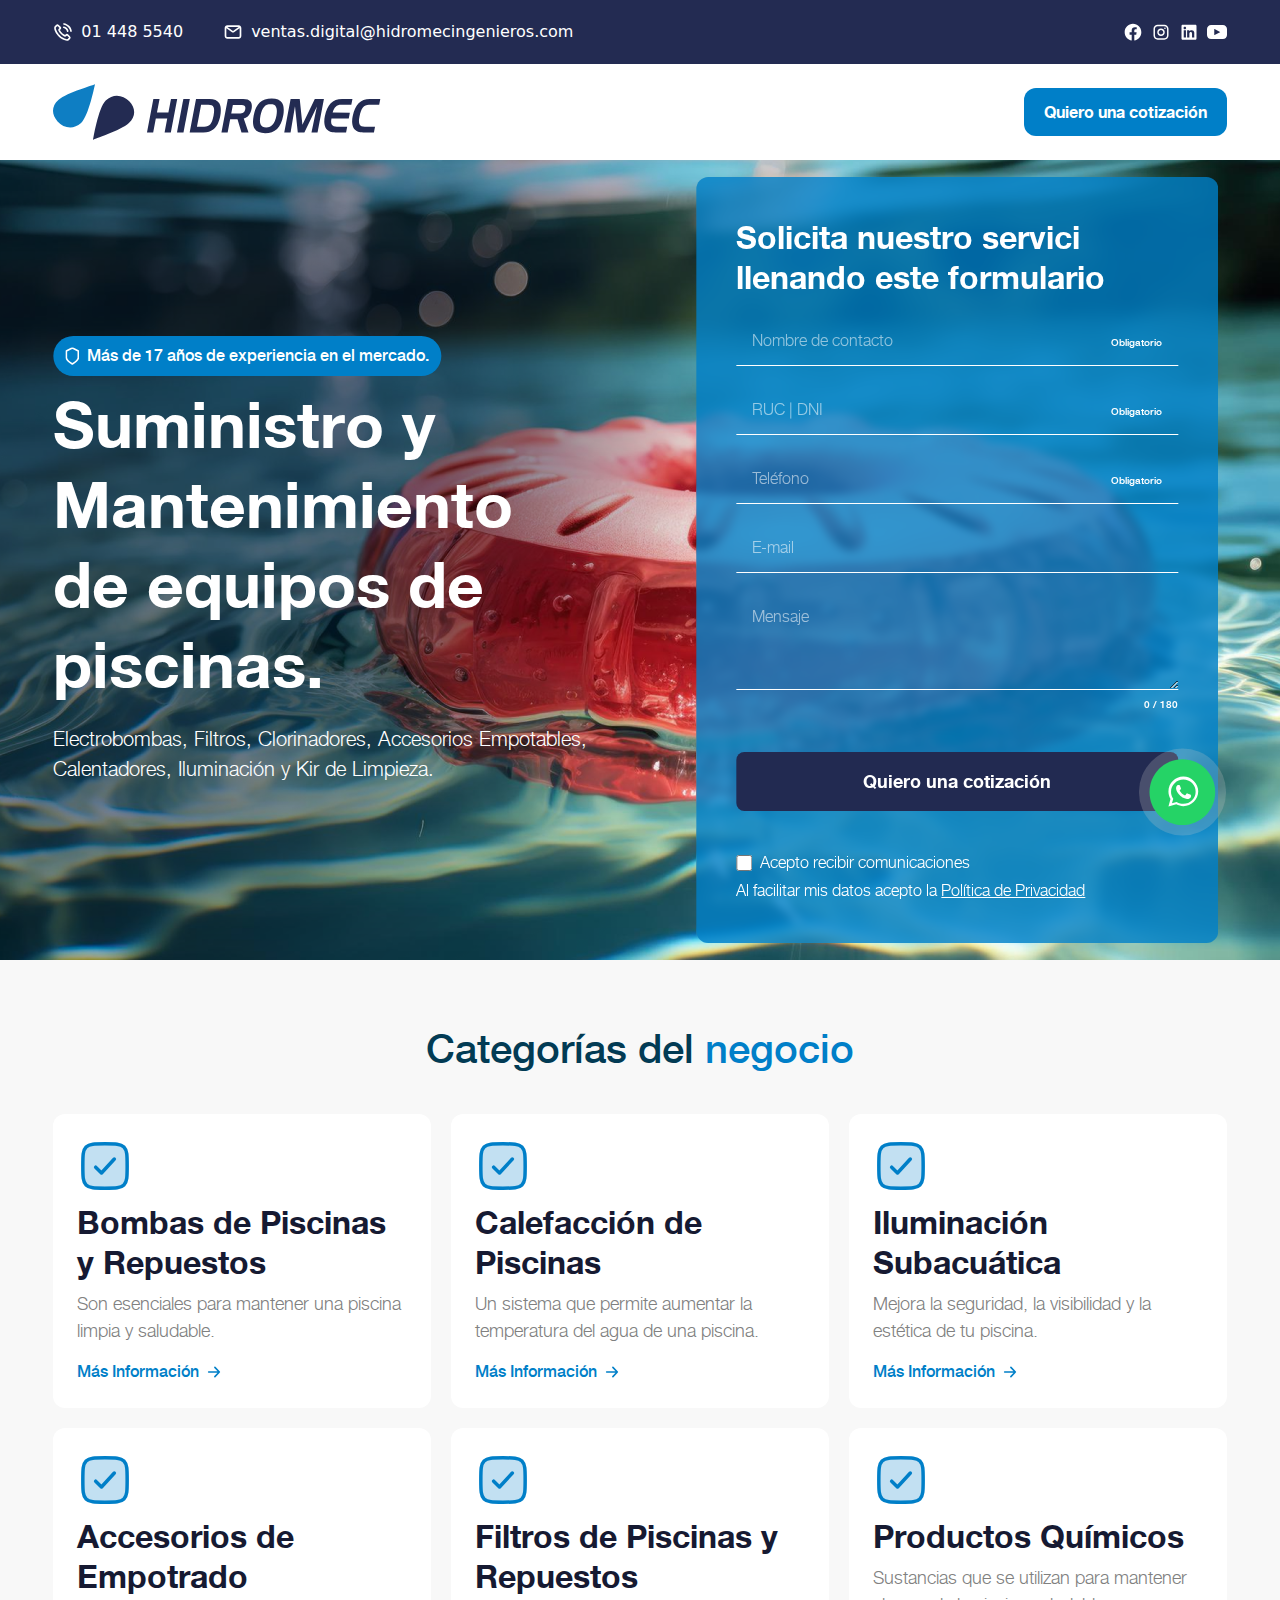
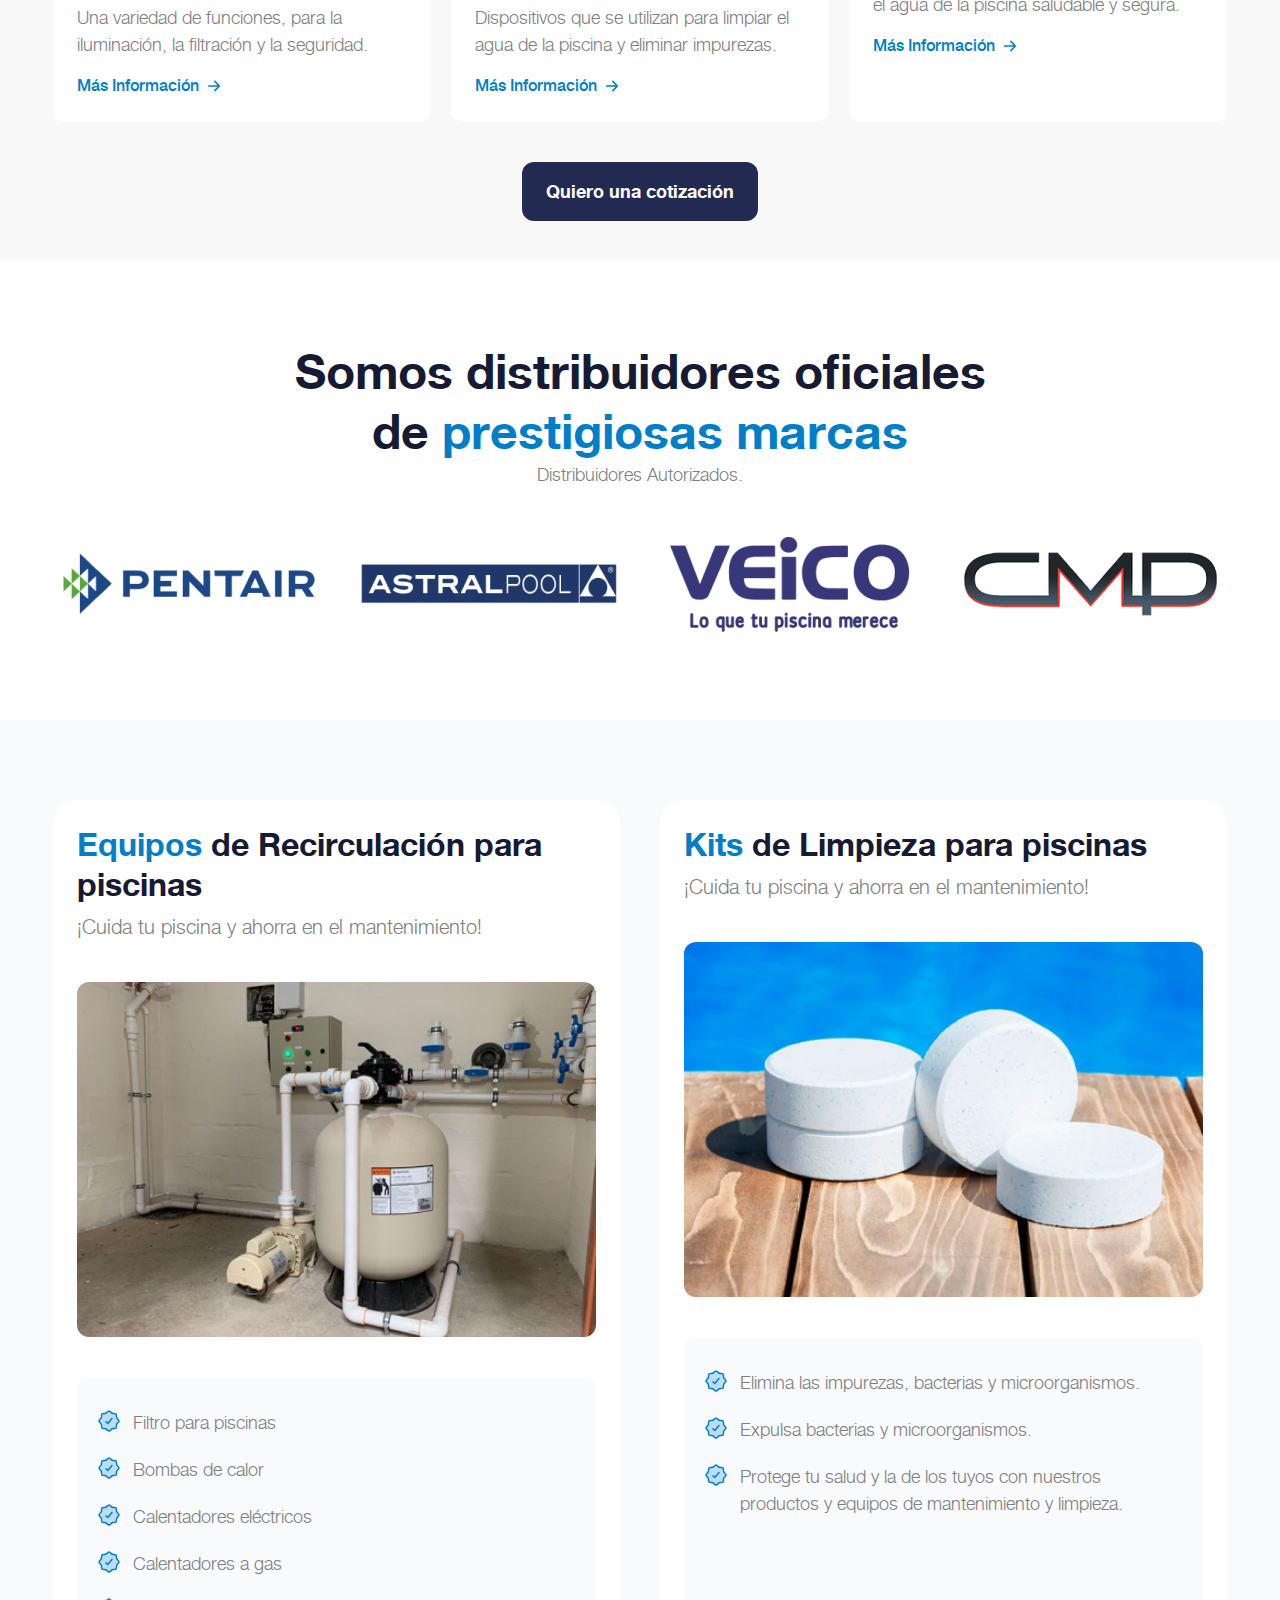
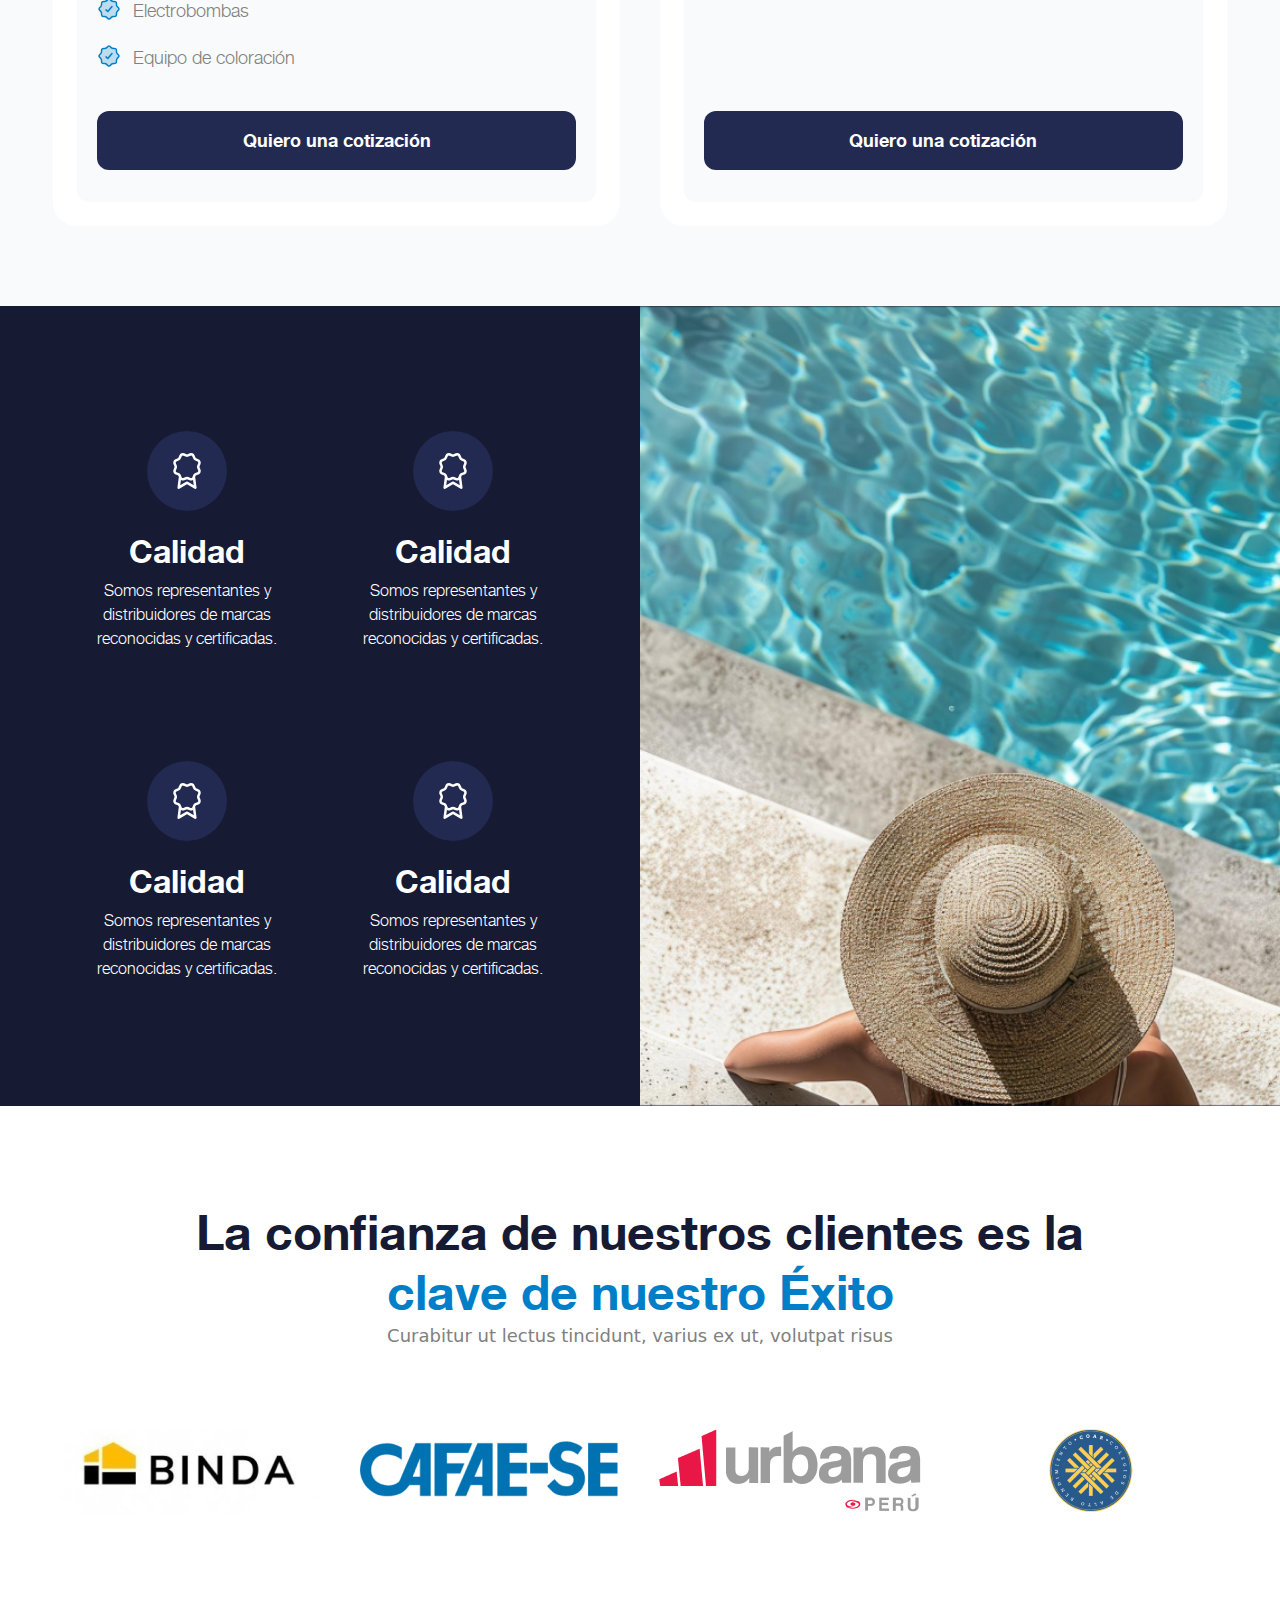
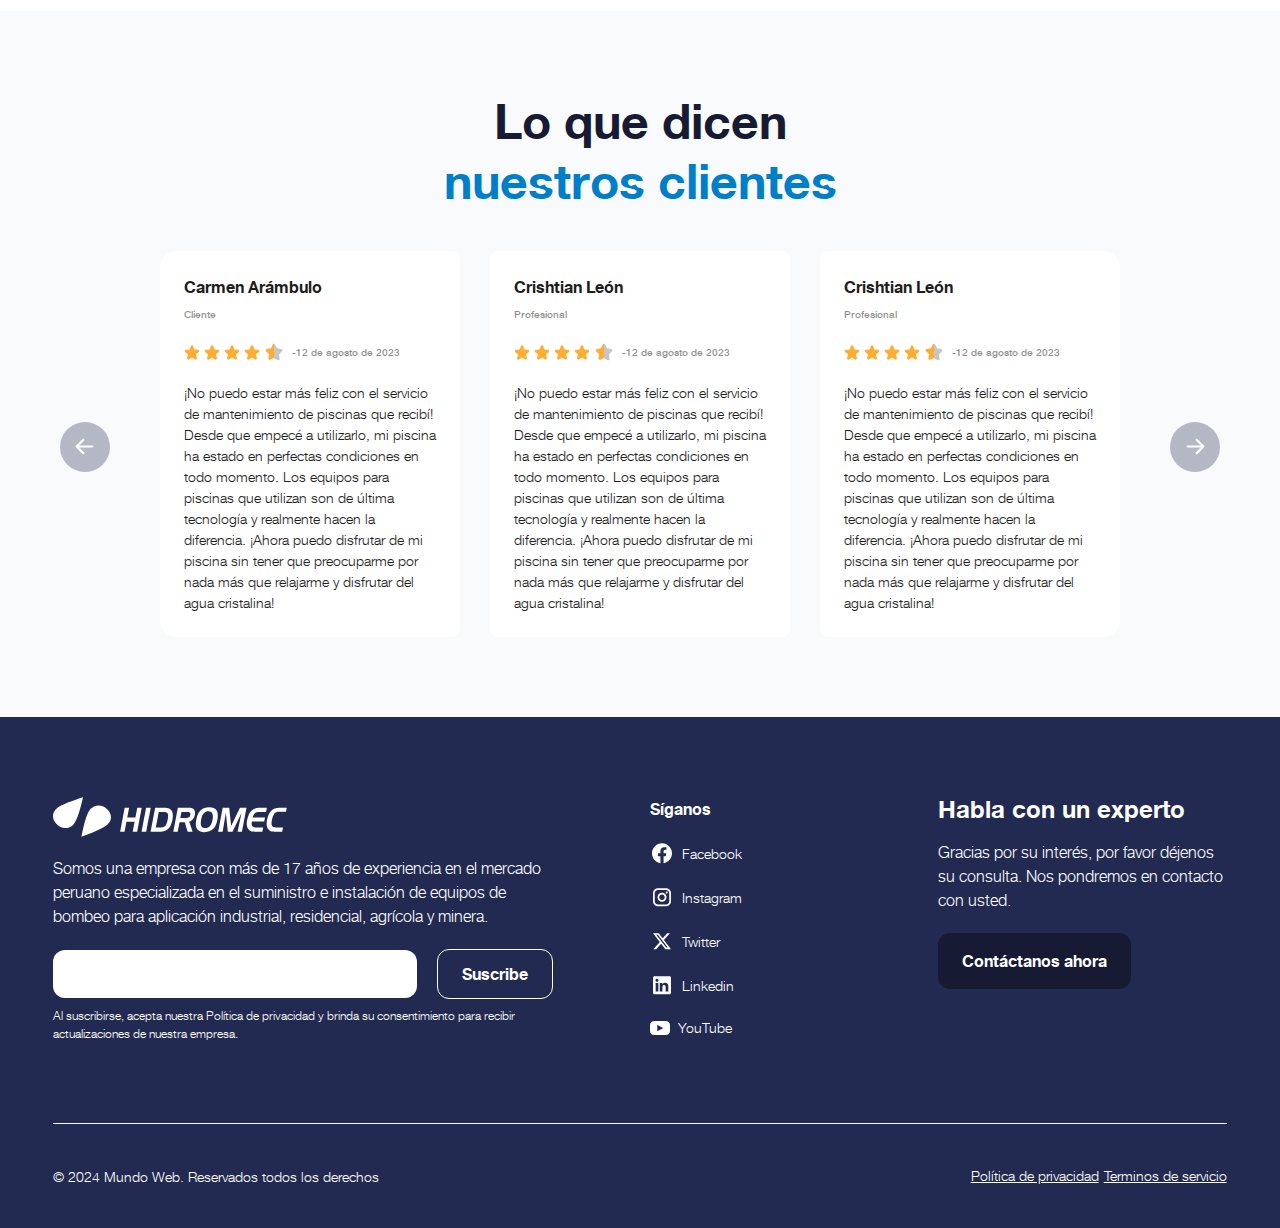
==== src/index.html @ 0ec749e6 "first commit" ====
<!DOCTYPE html>
<html lang="en">
  <head>
    <meta charset="UTF-8" />
    <meta name="viewport" content="width=device-width, initial-scale=1.0" />
    <title>Document</title>
    <link rel="preconnect" href="https://fonts.googleapis.com" />
    <link rel="preconnect" href="https://fonts.gstatic.com" crossorigin />
    <link
      rel="stylesheet"
      href="https://cdn.jsdelivr.net/npm/swiper@11/swiper-bundle.min.css"
    />
    <link rel="stylesheet" href="./css/output.css" />
    <style>
      @font-face {
        font-family: "helveticaBold";
        src: url("./fonts/helveticaneueltprobd-webfont.woff") format("woff");
      }

      @font-face {
        font-family: "helveticaLight";
        src: url("./fonts/helveticaneueltprolt-webfont.woff") format("woff");
      }

      @font-face {
        font-family: "helveticaMedium";
        src: url("./fonts/helveticaneueltpromd-webfont.woff") format("woff");
      }

      .custom-swiper-buttons .swiper-button-prev:after {
        background-image: url("./images/svg/image_22.svg");
        transition: background-image 0.2s ease-in-out;
      }

      .custom-swiper-buttons .swiper-button-prev:hover:after {
        background-image: url("./images/svg/image_25.svg");
      }

      .custom-swiper-buttons .swiper-button-next:after {
        background-image: url("./images/svg/image_23.svg");
        transition: background-image 0.2s ease-in-out;
      }

      .custom-swiper-buttons .swiper-button-next:hover:after {
        background-image: url("./images/svg/image_24.svg");
      }
    </style>
  </head>
  <body>
    <header>
      <div class="bg-primario py-5">
        <div class="w-11/12 mx-auto flex justify-between items-center">
          <div class="flex justify-between items-center gap-10">
            <div class="hidden md:flex justify-center items-center gap-2">
              <img src="./images/svg/image_1.svg" alt="" />
              <p class="text-white">01 448 5540</p>
            </div>

            <div class="flex justify-center items-center gap-2">
              <img src="./images/svg/image_2.svg" alt="" />
              <p class="text-white">ventas.digital@hidromecingenieros.com</p>
            </div>
          </div>

          <div class="hidden md:flex justify-center items-center gap-2">
            <a href="#" target="_blank">
              <img src="./images/svg/image_3.svg" alt="facebook" />
            </a>
            <a href="#" target="_blank">
              <img src="./images/svg/image_4.svg" alt="instagram" />
            </a>
            <a href="#" target="_blank"
              ><img src="./images/svg/image_5.svg" alt="linkedin" />
            </a>
            <a href="#" target="_blank"
              ><img src="./images/svg/image_6.svg" alt="youtube" />
            </a>
          </div>
        </div>
      </div>

      <div
        class="hidden md:flex flex-col md:flex-row justify-between items-center w-11/12 mx-auto py-5 gap-5"
      >
        <div class="flex justify-center items-center">
          <a href="#">
            <img src="./images/svg/image_7.svg" alt="Hidromec" class="w-full" />
          </a>
        </div>
        <div class="flex justify-center items-center w-full md:w-auto">
          <a
            target="_blank"
            href="#"
            class="bg-secundario text-white text-text16 rounded-xl py-3 px-5 w-full md:w-auto text-center font-helveticaBold"
            >Quiero una cotización</a
          >
        </div>
      </div>

      <div class="flex justify-end w-11/12 mx-auto z-[200] relative">
        <div class="fixed bottom-6 sm:bottom-[2rem] lg:bottom-[4rem] z-20">
          <a target="_blank" href="#">
            <img
              src="./images/svg/image_8.svg"
              alt="whatsapp"
              class="w-20 h-20 md:w-full md:h-full"
            />
          </a>
        </div>
      </div>
    </header>

    <main class="bg-[#F9FAFB]">
      <section class="relative">
        <img
          src="./images/img/image_1.png"
          alt="hidromec piscinas"
          class="w-full h-[800px] object-cover hidden md:block"
        />

        <img
          src="./images/img/image_15.png"
          alt="hidromec piscinas"
          class="w-full h-[1000px] object-cover block md:hidden"
        />

        <div
          class="absolute transform -translate-x-1/2 -translate-y-1/2 left-1/2 top-1/2 w-11/12 mx-auto pt-[350px] sm:pt-[250px] md:pt-[500px] lg:pt-0"
        >
          <div class="grid grid-cols-1 lg:grid-cols-2 gap-12 md:gap-24">
            <div
              class="flex flex-col justify-center items-start gap-2 w-full lg:max-w-[700px]"
            >
              <div
                class="flex justify-start items-center gap-2 bg-[#007FC8] rounded-full py-2 px-3"
              >
                <img src="./images/svg/image_9.svg" alt="experiencia" />
                <p
                  class="text-white font-helveticaMedium text-text12 md:text-text16"
                >
                  Más de 17 años de experiencia en el mercado.
                </p>
              </div>

              <div class="flex flex-col gap-5 items-start">
                <h1
                  class="font-helveticaBold text-text48 md:text-text64 leading-none md:leading-tight text-white"
                >
                  Suministro y Mantenimiento de equipos de piscinas.
                </h1>
                <p class="text-white font-helveticaLight text-text20">
                  Electrobombas, Filtros, Clorinadores, Accesorios Empotables,
                  Calentadores, Iluminación y Kir de Limpieza.
                </p>
              </div>
            </div>

            <div>
              <!-- corregir -->
              <div class="flex justify-center items-center">
                <div
                  class="bg-[#007FC8] bg-opacity-80 rounded-xl p-10 backdrop-blur-sm"
                >
                  <div
                    class="w-full md:max-w-[600px] lg:max-w-[442px] mx-auto flex flex-col gap-5"
                  >
                    <h2
                      class="text-white font-helveticaBold text-text32 leading-tight"
                    >
                      Solicita nuestro servici llenando este formulario
                    </h2>

                    <form action="" id="formContactos">
                      <div class="flex flex-col gap-5">
                        <div class="relative w-full">
                          <input
                            id=""
                            name="full_name"
                            placeholder="Nombre de contacto"
                            type="text"
                            class="w-full py-3 px-4 focus:outline-none font-helveticaLight text-text16 text-[#FFFFFF] focus:ring-0 placeholder:text-[#FFFFFF] placeholder:text-opacity-55 border-white border-b transition-all focus:outline-0 border-t-0 border-l-0 border-r-0 focus:font-helveticaMedium bg-transparent"
                          />
                          <p
                            class="absolute right-4 top-1/2 transform -translate-y-1/2 cursor-pointer font-helveticaMedium text-white text-text10"
                          >
                            Obligatorio
                          </p>
                        </div>

                        <div class="relative w-full">
                          <input
                            id=""
                            name="ruc"
                            placeholder="RUC | DNI"
                            type="text"
                            class="w-full py-3 px-4 focus:outline-none font-helveticaLight text-text16 text-[#FFFFFF] focus:ring-0 placeholder:text-[#FFFFFF] placeholder:text-opacity-55 border-white border-b transition-all focus:outline-0 border-t-0 border-l-0 border-r-0 focus:font-helveticaMedium bg-transparent"
                          />
                          <p
                            class="absolute right-4 top-1/2 transform -translate-y-1/2 cursor-pointer font-helveticaMedium text-white text-text10"
                          >
                            Obligatorio
                          </p>
                        </div>

                        <div class="relative w-full">
                          <input
                            id=""
                            name="phone"
                            placeholder="Teléfono"
                            type="tel"
                            class="w-full py-3 px-4 focus:outline-none font-helveticaLight text-text16 text-[#FFFFFF] focus:ring-0 placeholder:text-[#FFFFFF] placeholder:text-opacity-55 border-white border-b transition-all focus:outline-0 border-t-0 border-l-0 border-r-0 focus:font-helveticaMedium bg-transparent"
                          />
                          <p
                            class="absolute right-4 top-1/2 transform -translate-y-1/2 cursor-pointer font-helveticaMedium text-white text-text10"
                          >
                            Obligatorio
                          </p>
                        </div>

                        <div class="relative w-full">
                          <input
                            id=""
                            name="email"
                            placeholder="E-mail"
                            type="tel"
                            class="w-full py-3 px-4 focus:outline-none font-helveticaLight text-text16 text-[#FFFFFF] focus:ring-0 placeholder:text-[#FFFFFF] placeholder:text-opacity-55 border-white border-b transition-all focus:outline-0 border-t-0 border-l-0 border-r-0 focus:font-helveticaMedium bg-transparent"
                          />
                        </div>

                        <div>
                          <textarea
                            name="mensaje"
                            id="mensaje"
                            rows="3"
                            cols="30"
                            class="w-full py-3 px-4 focus:outline-none font-helveticaLight text-text16 placeholder:text-white text-white focus:ring-0 placeholder:text-opacity-55 border-white border-b transition-all focus:outline-0 border-t-0 border-l-0 border-r-0 focus:font-helveticaMedium bg-transparent"
                            placeholder="Mensaje"
                          ></textarea>
                          <div class="flex justify-end items-center">
                            <span
                              class="font-helveticaMedium text-text10 text-white"
                              >0 / 180</span
                            >
                          </div>
                        </div>

                        <div class="flex justify-center items-center py-5">
                          <a
                            href="#"
                            class="text-text18 font-helveticaBold text-white bg-[#222A51] py-4 px-6 w-full text-center rounded-lg"
                            >Quiero una cotización</a
                          >
                        </div>
                        <div class="flex flex-col gap-1">
                          <div class="flex justify-start items-center gap-2">
                            <input
                              id="aceptar"
                              type="checkbox"
                              class="w-4 h-4 cursor-pointer"
                            />
                            <label
                              for="aceptar"
                              class="font-helveticaLight text-text16 text-white cursor-pointer"
                              >Acepto recibir comunicaciones</label
                            >
                          </div>
                          <div class="flex justify-start items-center gap-1">
                            <p
                              class="font-helveticaLight text-text16 text-white"
                            >
                              Al facilitar mis datos acepto la
                              <a
                                href="#"
                                target="_blank"
                                class="font-helveticaLight text-text16 text-white underline"
                                >Política de Privacidad</a
                              >
                            </p>
                          </div>
                        </div>
                      </div>
                    </form>
                  </div>
                </div>
              </div>
              <!-- --- -->
            </div>
          </div>
        </div>
      </section>

      <section class="bg-[#F8F8F8] pt-[350px] md:pt-[495px] lg:pt-16 pb-10">
        <div class="w-11/12 mx-auto flex flex-col gap-10">
          <h3
            class="text-[#023B54] font-helveticaMedium text-text40 leading-tight text-center"
          >
            Categorías del <span class="text-[#007FC8]">negocio</span>
          </h3>

          <div class="grid grid-cols-1 md:grid-cols-2 lg:grid-cols-3 gap-5">
            <div
              class="flex flex-col gap-4 group bg-white hover:bg-[#C2E0F2] p-6 rounded-xl md:duration-300"
            >
              <div class="flex flex-col gap-2">
                <div>
                  <svg
                    width="56"
                    height="56"
                    viewBox="0 0 56 56"
                    fill="none"
                    xmlns="http://www.w3.org/2000/svg"
                  >
                    <path
                      d="M5.83301 28.0007C5.83301 17.5512 5.83301 12.3265 9.07923 9.08021C12.3255 5.83398 17.5502 5.83398 27.9997 5.83398C38.449 5.83398 43.6738 5.83398 46.9202 9.08021C50.1663 12.3265 50.1663 17.5512 50.1663 28.0007C50.1663 38.45 50.1663 43.6748 46.9202 46.9212C43.6738 50.1673 38.449 50.1673 27.9997 50.1673C17.5502 50.1673 12.3255 50.1673 9.07923 46.9212C5.83301 43.6748 5.83301 38.45 5.83301 28.0007Z"
                      fill="#C2E0F2"
                      stroke="#007FC8"
                      stroke-width="3.5"
                      class="group-hover:stroke-strokeWithe group-hover:fill-fillAzul md:duration-300"
                    />
                    <path
                      d="M18.667 29.1667L24.5003 35L37.3337 21"
                      stroke="#007FC8"
                      stroke-width="3.5"
                      stroke-linecap="round"
                      stroke-linejoin="round"
                      class="group-hover:stroke-strokeWithe md:duration-300"
                    />
                  </svg>
                </div>
                <div class="flex flex-col gap-2">
                  <h3
                    class="text-[#161A32] font-helveticaBold text-text32 md:duration-300 leading-tight"
                  >
                    Bombas de Piscinas y Repuestos
                  </h3>
                  <p
                    class="text-[#808080] font-helveticaLight text-text18 group-hover:text-[#161A32] md:duration-300"
                  >
                    Son esenciales para mantener una piscina limpia y saludable.
                  </p>
                </div>
              </div>
              <div>
                <a
                  href="#"
                  class="font-helveticaMedium text-text16 text-[#007FC8] flex justify-start items-center gap-2"
                >
                  <span>Más Información</span>
                  <div>
                    <svg
                      width="14"
                      height="12"
                      viewBox="0 0 14 12"
                      fill="none"
                      xmlns="http://www.w3.org/2000/svg"
                    >
                      <path
                        d="M7.88628 1.33334L12.3307 6.00001M12.3307 6.00001L7.88628 10.6667M12.3307 6.00001L1.66406 6.00001"
                        stroke="#007FC8"
                        stroke-width="1.6"
                        stroke-linecap="round"
                        stroke-linejoin="round"
                      />
                    </svg>
                  </div>
                </a>
              </div>
            </div>

            <div
              class="flex flex-col gap-4 group bg-white hover:bg-[#C2E0F2] p-6 rounded-xl md:duration-300"
            >
              <div class="flex flex-col gap-2">
                <div>
                  <svg
                    width="56"
                    height="56"
                    viewBox="0 0 56 56"
                    fill="none"
                    xmlns="http://www.w3.org/2000/svg"
                  >
                    <path
                      d="M5.83301 28.0007C5.83301 17.5512 5.83301 12.3265 9.07923 9.08021C12.3255 5.83398 17.5502 5.83398 27.9997 5.83398C38.449 5.83398 43.6738 5.83398 46.9202 9.08021C50.1663 12.3265 50.1663 17.5512 50.1663 28.0007C50.1663 38.45 50.1663 43.6748 46.9202 46.9212C43.6738 50.1673 38.449 50.1673 27.9997 50.1673C17.5502 50.1673 12.3255 50.1673 9.07923 46.9212C5.83301 43.6748 5.83301 38.45 5.83301 28.0007Z"
                      fill="#C2E0F2"
                      stroke="#007FC8"
                      stroke-width="3.5"
                      class="group-hover:stroke-strokeWithe group-hover:fill-fillAzul md:duration-300"
                    />
                    <path
                      d="M18.667 29.1667L24.5003 35L37.3337 21"
                      stroke="#007FC8"
                      stroke-width="3.5"
                      stroke-linecap="round"
                      stroke-linejoin="round"
                      class="group-hover:stroke-strokeWithe md:duration-300"
                    />
                  </svg>
                </div>
                <div class="flex flex-col gap-2">
                  <h3
                    class="text-[#161A32] font-helveticaBold text-text32 md:duration-300 leading-tight"
                  >
                    Calefacción de Piscinas
                  </h3>
                  <p
                    class="text-[#808080] font-helveticaLight text-text18 group-hover:text-[#161A32] md:duration-300"
                  >
                    Un sistema que permite aumentar la temperatura del agua de
                    una piscina.
                  </p>
                </div>
              </div>
              <div>
                <a
                  href="#"
                  class="font-helveticaMedium text-text16 text-[#007FC8] flex justify-start items-center gap-2"
                >
                  <span>Más Información</span>
                  <div>
                    <svg
                      width="14"
                      height="12"
                      viewBox="0 0 14 12"
                      fill="none"
                      xmlns="http://www.w3.org/2000/svg"
                    >
                      <path
                        d="M7.88628 1.33334L12.3307 6.00001M12.3307 6.00001L7.88628 10.6667M12.3307 6.00001L1.66406 6.00001"
                        stroke="#007FC8"
                        stroke-width="1.6"
                        stroke-linecap="round"
                        stroke-linejoin="round"
                      />
                    </svg>
                  </div>
                </a>
              </div>
            </div>

            <div
              class="flex flex-col gap-4 group bg-white hover:bg-[#C2E0F2] p-6 rounded-xl md:duration-300"
            >
              <div class="flex flex-col gap-2">
                <div>
                  <svg
                    width="56"
                    height="56"
                    viewBox="0 0 56 56"
                    fill="none"
                    xmlns="http://www.w3.org/2000/svg"
                  >
                    <path
                      d="M5.83301 28.0007C5.83301 17.5512 5.83301 12.3265 9.07923 9.08021C12.3255 5.83398 17.5502 5.83398 27.9997 5.83398C38.449 5.83398 43.6738 5.83398 46.9202 9.08021C50.1663 12.3265 50.1663 17.5512 50.1663 28.0007C50.1663 38.45 50.1663 43.6748 46.9202 46.9212C43.6738 50.1673 38.449 50.1673 27.9997 50.1673C17.5502 50.1673 12.3255 50.1673 9.07923 46.9212C5.83301 43.6748 5.83301 38.45 5.83301 28.0007Z"
                      fill="#C2E0F2"
                      stroke="#007FC8"
                      stroke-width="3.5"
                      class="group-hover:stroke-strokeWithe group-hover:fill-fillAzul md:duration-300"
                    />
                    <path
                      d="M18.667 29.1667L24.5003 35L37.3337 21"
                      stroke="#007FC8"
                      stroke-width="3.5"
                      stroke-linecap="round"
                      stroke-linejoin="round"
                      class="group-hover:stroke-strokeWithe md:duration-300"
                    />
                  </svg>
                </div>
                <div class="flex flex-col gap-2">
                  <h3
                    class="text-[#161A32] font-helveticaBold text-text32 md:duration-300 leading-tight"
                  >
                    Iluminación Subacuática
                  </h3>
                  <p
                    class="text-[#808080] font-helveticaLight text-text18 group-hover:text-[#161A32] md:duration-300"
                  >
                    Mejora la seguridad, la visibilidad y la estética de tu
                    piscina.
                  </p>
                </div>
              </div>
              <div>
                <a
                  href="#"
                  class="font-helveticaMedium text-text16 text-[#007FC8] flex justify-start items-center gap-2"
                >
                  <span>Más Información</span>
                  <div>
                    <svg
                      width="14"
                      height="12"
                      viewBox="0 0 14 12"
                      fill="none"
                      xmlns="http://www.w3.org/2000/svg"
                    >
                      <path
                        d="M7.88628 1.33334L12.3307 6.00001M12.3307 6.00001L7.88628 10.6667M12.3307 6.00001L1.66406 6.00001"
                        stroke="#007FC8"
                        stroke-width="1.6"
                        stroke-linecap="round"
                        stroke-linejoin="round"
                      />
                    </svg>
                  </div>
                </a>
              </div>
            </div>

            <div
              class="flex flex-col gap-4 group bg-white hover:bg-[#C2E0F2] p-6 rounded-xl md:duration-300"
            >
              <div class="flex flex-col gap-2">
                <div>
                  <svg
                    width="56"
                    height="56"
                    viewBox="0 0 56 56"
                    fill="none"
                    xmlns="http://www.w3.org/2000/svg"
                  >
                    <path
                      d="M5.83301 28.0007C5.83301 17.5512 5.83301 12.3265 9.07923 9.08021C12.3255 5.83398 17.5502 5.83398 27.9997 5.83398C38.449 5.83398 43.6738 5.83398 46.9202 9.08021C50.1663 12.3265 50.1663 17.5512 50.1663 28.0007C50.1663 38.45 50.1663 43.6748 46.9202 46.9212C43.6738 50.1673 38.449 50.1673 27.9997 50.1673C17.5502 50.1673 12.3255 50.1673 9.07923 46.9212C5.83301 43.6748 5.83301 38.45 5.83301 28.0007Z"
                      fill="#C2E0F2"
                      stroke="#007FC8"
                      stroke-width="3.5"
                      class="group-hover:stroke-strokeWithe group-hover:fill-fillAzul md:duration-300"
                    />
                    <path
                      d="M18.667 29.1667L24.5003 35L37.3337 21"
                      stroke="#007FC8"
                      stroke-width="3.5"
                      stroke-linecap="round"
                      stroke-linejoin="round"
                      class="group-hover:stroke-strokeWithe md:duration-300"
                    />
                  </svg>
                </div>
                <div class="flex flex-col gap-2">
                  <h3
                    class="text-[#161A32] font-helveticaBold text-text32 md:duration-300 leading-tight"
                  >
                    Accesorios de Empotrado
                  </h3>
                  <p
                    class="text-[#808080] font-helveticaLight text-text18 group-hover:text-[#161A32] md:duration-300"
                  >
                    Una variedad de funciones, para la iluminación, la
                    filtración y la seguridad.
                  </p>
                </div>
              </div>
              <div>
                <a
                  href="#"
                  class="font-helveticaMedium text-text16 text-[#007FC8] flex justify-start items-center gap-2"
                >
                  <span>Más Información</span>
                  <div>
                    <svg
                      width="14"
                      height="12"
                      viewBox="0 0 14 12"
                      fill="none"
                      xmlns="http://www.w3.org/2000/svg"
                    >
                      <path
                        d="M7.88628 1.33334L12.3307 6.00001M12.3307 6.00001L7.88628 10.6667M12.3307 6.00001L1.66406 6.00001"
                        stroke="#007FC8"
                        stroke-width="1.6"
                        stroke-linecap="round"
                        stroke-linejoin="round"
                      />
                    </svg>
                  </div>
                </a>
              </div>
            </div>

            <div
              class="flex flex-col gap-4 group bg-white hover:bg-[#C2E0F2] p-6 rounded-xl md:duration-300"
            >
              <div class="flex flex-col gap-2">
                <div>
                  <svg
                    width="56"
                    height="56"
                    viewBox="0 0 56 56"
                    fill="none"
                    xmlns="http://www.w3.org/2000/svg"
                  >
                    <path
                      d="M5.83301 28.0007C5.83301 17.5512 5.83301 12.3265 9.07923 9.08021C12.3255 5.83398 17.5502 5.83398 27.9997 5.83398C38.449 5.83398 43.6738 5.83398 46.9202 9.08021C50.1663 12.3265 50.1663 17.5512 50.1663 28.0007C50.1663 38.45 50.1663 43.6748 46.9202 46.9212C43.6738 50.1673 38.449 50.1673 27.9997 50.1673C17.5502 50.1673 12.3255 50.1673 9.07923 46.9212C5.83301 43.6748 5.83301 38.45 5.83301 28.0007Z"
                      fill="#C2E0F2"
                      stroke="#007FC8"
                      stroke-width="3.5"
                      class="group-hover:stroke-strokeWithe group-hover:fill-fillAzul md:duration-300"
                    />
                    <path
                      d="M18.667 29.1667L24.5003 35L37.3337 21"
                      stroke="#007FC8"
                      stroke-width="3.5"
                      stroke-linecap="round"
                      stroke-linejoin="round"
                      class="group-hover:stroke-strokeWithe md:duration-300"
                    />
                  </svg>
                </div>
                <div class="flex flex-col gap-2">
                  <h3
                    class="text-[#161A32] font-helveticaBold text-text32 md:duration-300 leading-tight"
                  >
                    Filtros de Piscinas y Repuestos
                  </h3>
                  <p
                    class="text-[#808080] font-helveticaLight text-text18 group-hover:text-[#161A32] md:duration-300"
                  >
                    Dispositivos que se utilizan para limpiar el agua de la
                    piscina y eliminar impurezas.
                  </p>
                </div>
              </div>
              <div>
                <a
                  href="#"
                  class="font-helveticaMedium text-text16 text-[#007FC8] flex justify-start items-center gap-2"
                >
                  <span>Más Información</span>
                  <div>
                    <svg
                      width="14"
                      height="12"
                      viewBox="0 0 14 12"
                      fill="none"
                      xmlns="http://www.w3.org/2000/svg"
                    >
                      <path
                        d="M7.88628 1.33334L12.3307 6.00001M12.3307 6.00001L7.88628 10.6667M12.3307 6.00001L1.66406 6.00001"
                        stroke="#007FC8"
                        stroke-width="1.6"
                        stroke-linecap="round"
                        stroke-linejoin="round"
                      />
                    </svg>
                  </div>
                </a>
              </div>
            </div>

            <div
              class="flex flex-col gap-4 group bg-white hover:bg-[#C2E0F2] p-6 rounded-xl md:duration-300"
            >
              <div class="flex flex-col gap-2">
                <div>
                  <svg
                    width="56"
                    height="56"
                    viewBox="0 0 56 56"
                    fill="none"
                    xmlns="http://www.w3.org/2000/svg"
                  >
                    <path
                      d="M5.83301 28.0007C5.83301 17.5512 5.83301 12.3265 9.07923 9.08021C12.3255 5.83398 17.5502 5.83398 27.9997 5.83398C38.449 5.83398 43.6738 5.83398 46.9202 9.08021C50.1663 12.3265 50.1663 17.5512 50.1663 28.0007C50.1663 38.45 50.1663 43.6748 46.9202 46.9212C43.6738 50.1673 38.449 50.1673 27.9997 50.1673C17.5502 50.1673 12.3255 50.1673 9.07923 46.9212C5.83301 43.6748 5.83301 38.45 5.83301 28.0007Z"
                      fill="#C2E0F2"
                      stroke="#007FC8"
                      stroke-width="3.5"
                      class="group-hover:stroke-strokeWithe group-hover:fill-fillAzul md:duration-300"
                    />
                    <path
                      d="M18.667 29.1667L24.5003 35L37.3337 21"
                      stroke="#007FC8"
                      stroke-width="3.5"
                      stroke-linecap="round"
                      stroke-linejoin="round"
                      class="group-hover:stroke-strokeWithe md:duration-300"
                    />
                  </svg>
                </div>
                <div class="flex flex-col gap-2">
                  <h3
                    class="text-[#161A32] font-helveticaBold text-text32 md:duration-300 leading-tight"
                  >
                    Productos Químicos
                  </h3>
                  <p
                    class="text-[#808080] font-helveticaLight text-text18 group-hover:text-[#161A32] md:duration-300"
                  >
                    Sustancias que se utilizan para mantener el agua de la
                    piscina saludable y segura.
                  </p>
                </div>
              </div>
              <div>
                <a
                  href="#"
                  class="font-helveticaMedium text-text16 text-[#007FC8] flex justify-start items-center gap-2"
                >
                  <span>Más Información</span>
                  <div>
                    <svg
                      width="14"
                      height="12"
                      viewBox="0 0 14 12"
                      fill="none"
                      xmlns="http://www.w3.org/2000/svg"
                    >
                      <path
                        d="M7.88628 1.33334L12.3307 6.00001M12.3307 6.00001L7.88628 10.6667M12.3307 6.00001L1.66406 6.00001"
                        stroke="#007FC8"
                        stroke-width="1.6"
                        stroke-linecap="round"
                        stroke-linejoin="round"
                      />
                    </svg>
                  </div>
                </a>
              </div>
            </div>
          </div>
        </div>

        <div class="flex justify-center items-center pt-10">
          <a
            href="#"
            class="text-white bg-[#222A51] py-4 px-6 font-helveticaBold text-text18 rounded-xl"
            >Quiero una cotización</a
          >
        </div>
      </section>

      <section class="py-20 bg-white">
        <div class="max-w-[700px] mx-auto pb-10 w-11/12">
          <h2
            class="text-[#161A32] font-helveticaBold text-text48 leading-tight text-center"
          >
            Somos distribuidores oficiales de
            <span class="text-[#007FC8]">prestigiosas marcas</span>
          </h2>

          <p class="text-[#808080] font-helveticaLight text-text18 text-center">
            Distribuidores Autorizados.
          </p>
        </div>

        <div class="w-full md:w-11/12 mx-auto">
          <div class="swiper logos">
            <div class="swiper-wrapper">
              <div class="swiper-slide">
                <div class="flex justify-center items-center">
                  <img src="./images/img/image_3.png" alt="" />
                </div>
              </div>

              <div class="swiper-slide">
                <div class="flex justify-center items-center">
                  <img src="./images/img/image_4.png" alt="" />
                </div>
              </div>

              <div class="swiper-slide">
                <div class="flex justify-center items-center">
                  <img src="./images/img/image_5.png" alt="" />
                </div>
              </div>

              <div class="swiper-slide">
                <div class="flex justify-center items-center">
                  <img src="./images/img/image_6.png" alt="" />
                </div>
              </div>
            </div>
          </div>
        </div>
      </section>

      <section class="w-11/12 mx-auto py-20">
        <div
          class="grid grid-cols-1 md:grid-cols-2 w-full md:max-w-[1200px] mx-auto gap-10"
        >
          <div
            class="flex flex-col bg-white rounded-3xl p-6 gap-10 hover:shadow-lg md:duration-300"
          >
            <div class="flex flex-col gap-2">
              <h2
                class="text-[#161A32] font-helveticaBold text-text32 leading-tight"
              >
                <span class="text-[#007FC8]">Equipos</span> de Recirculación
                para piscinas
              </h2>
              <p class="text-[#808080] font-helveticaLight text-text20">
                ¡Cuida tu piscina y ahorra en el mantenimiento!
              </p>
            </div>

            <div class="flex justify-center items-center">
              <img
                src="./images/img/image_7.png"
                alt="equipo de recirculación"
                class="w-full h-[355px] object-cover rounded-xl"
              />
            </div>

            <div class="rounded-xl bg-[#F9FAFB] py-8 px-5 flex flex-col gap-10">
              <div class="flex flex-col gap-5">
                <div class="flex gap-3 justify-start items-start">
                  <img src="./images/svg/image_11.svg" alt="" />
                  <p class="text-[#808080] font-helveticaLight text-text18">
                    Filtro para piscinas
                  </p>
                </div>

                <div class="flex gap-3 justify-start items-start">
                  <img src="./images/svg/image_11.svg" alt="" />
                  <p class="text-[#808080] font-helveticaLight text-text18">
                    Bombas de calor
                  </p>
                </div>

                <div class="flex gap-3 justify-start items-start">
                  <img src="./images/svg/image_11.svg" alt="" />
                  <p class="text-[#808080] font-helveticaLight text-text18">
                    Calentadores eléctricos
                  </p>
                </div>

                <div class="flex gap-3 justify-start items-start">
                  <img src="./images/svg/image_11.svg" alt="" />
                  <p class="text-[#808080] font-helveticaLight text-text18">
                    Calentadores a gas
                  </p>
                </div>

                <div class="flex gap-3 justify-start items-start">
                  <img src="./images/svg/image_11.svg" alt="" />
                  <p class="text-[#808080] font-helveticaLight text-text18">
                    Electrobombas
                  </p>
                </div>

                <div class="flex gap-3 justify-start items-start">
                  <img src="./images/svg/image_11.svg" alt="" />
                  <p class="text-[#808080] font-helveticaLight text-text18">
                    Equipo de coloración
                  </p>
                </div>
              </div>

              <div class="flex justify-center items-center">
                <a
                  href="#"
                  class="bg-[#222A51] font-helveticaBold text-text18 rounded-xl py-4 px-6 w-full text-center text-white"
                  >Quiero una cotización</a
                >
              </div>
            </div>
          </div>

          <div
            class="flex flex-col bg-white rounded-3xl p-6 gap-10 hover:shadow-lg md:duration-300"
          >
            <div class="flex flex-col gap-2">
              <h2
                class="text-[#161A32] font-helveticaBold text-text32 leading-tight"
              >
                <span class="text-[#007FC8]">Kits</span> de Limpieza para
                piscinas
              </h2>
              <p class="text-[#808080] font-helveticaLight text-text20">
                ¡Cuida tu piscina y ahorra en el mantenimiento!
              </p>
            </div>

            <div class="flex justify-center items-center">
              <img
                src="./images/img/image_8.png"
                alt="equipo de recirculación"
                class="w-full h-[355px] object-cover rounded-xl"
              />
            </div>

            <div
              class="rounded-xl bg-[#F9FAFB] py-8 px-5 flex flex-col gap-10 flex-grow justify-between"
            >
              <div class="flex flex-col gap-5">
                <div class="flex gap-3 justify-start items-start">
                  <img src="./images/svg/image_11.svg" alt="" />
                  <p class="text-[#808080] font-helveticaLight text-text18">
                    Elimina las impurezas, bacterias y microorganismos.
                  </p>
                </div>

                <div class="flex gap-3 justify-start items-start">
                  <img src="./images/svg/image_11.svg" alt="" />
                  <p class="text-[#808080] font-helveticaLight text-text18">
                    Expulsa bacterias y microorganismos.
                  </p>
                </div>

                <div class="flex gap-3 justify-start items-start">
                  <img src="./images/svg/image_11.svg" alt="" />
                  <p class="text-[#808080] font-helveticaLight text-text18">
                    Protege tu salud y la de los tuyos con nuestros productos y
                    equipos de mantenimiento y limpieza.
                  </p>
                </div>
              </div>

              <div class="flex justify-center items-center">
                <a
                  href="#"
                  class="bg-[#222A51] font-helveticaBold text-text18 rounded-xl py-4 px-6 w-full text-center text-white"
                  >Quiero una cotización</a
                >
              </div>
            </div>
          </div>
        </div>
      </section>

      <section class="bg-[#161A32]">
        <div class="grid grid-cols-1 lg:grid-cols-2">
          <div
            class="grid grid-cols-1 lg:grid-cols-2 py-20 px-16 gap-10 md:gap-5"
          >
            <div class="flex flex-col gap-5 justify-center">
              <div class="flex justify-center items-center">
                <img src="./images/svg/image_12.svg" alt="" />
              </div>
              <div class="flex flex-col items-center gap-2">
                <h2
                  class="text-white font-helveticaBold text-text32 leading-tight text-center"
                >
                  Calidad
                </h2>
                <p
                  class="text-white font-helveticaLight text-text16 text-center"
                >
                  Somos representantes y distribuidores de marcas reconocidas y
                  certificadas.
                </p>
              </div>
            </div>

            <div class="flex flex-col gap-5 justify-center">
              <div class="flex justify-center items-center">
                <img src="./images/svg/image_12.svg" alt="" />
              </div>
              <div class="flex flex-col items-center gap-2">
                <h2
                  class="text-white font-helveticaBold text-text32 leading-tight text-center"
                >
                  Calidad
                </h2>
                <p
                  class="text-white font-helveticaLight text-text16 text-center"
                >
                  Somos representantes y distribuidores de marcas reconocidas y
                  certificadas.
                </p>
              </div>
            </div>

            <div class="flex flex-col gap-5 justify-center">
              <div class="flex justify-center items-center">
                <img src="./images/svg/image_12.svg" alt="" />
              </div>
              <div class="flex flex-col items-center gap-2">
                <h2
                  class="text-white font-helveticaBold text-text32 leading-tight text-center"
                >
                  Calidad
                </h2>
                <p
                  class="text-white font-helveticaLight text-text16 text-center"
                >
                  Somos representantes y distribuidores de marcas reconocidas y
                  certificadas.
                </p>
              </div>
            </div>

            <div class="flex flex-col gap-5 justify-center">
              <div class="flex justify-center items-center">
                <img src="./images/svg/image_12.svg" alt="" />
              </div>
              <div class="flex flex-col items-center gap-2">
                <h2
                  class="text-white font-helveticaBold text-text32 leading-tight text-center"
                >
                  Calidad
                </h2>
                <p
                  class="text-white font-helveticaLight text-text16 text-center"
                >
                  Somos representantes y distribuidores de marcas reconocidas y
                  certificadas.
                </p>
              </div>
            </div>
          </div>

          <div class="flex justify-center items-center">
            <img
              src="./images/img/image_9.png"
              alt=""
              class="w-full h-[800px] object-cover hidden md:block"
            />

            <img
              src="./images/img/image_10.png"
              alt=""
              class="w-full h-[800px] object-cover block md:hidden"
            />
          </div>
        </div>
      </section>

      <section>
        <div class="flex flex-col gap-10 py-24 bg-white">
          <div class="md:max-w-[1000px] mx-auto pb-10 w-11/12">
            <h2
              class="text-[#161A32] font-helveticaBold text-text48 leading-tight text-center"
            >
              La confianza de nuestros clientes es la
              <span class="text-[#007FC8]">clave de nuestro Éxito</span>
            </h2>

            <p class="text-[#808080] font-light text-text18 text-center">
              Curabitur ut lectus tincidunt, varius ex ut, volutpat risus
            </p>
          </div>

          <div class="w-full md:w-11/12 mx-auto">
            <div class="swiper logos">
              <div class="swiper-wrapper">
                <div class="swiper-slide">
                  <div class="flex justify-center items-center">
                    <img src="./images/img/image_11.png" alt="" />
                  </div>
                </div>

                <div class="swiper-slide">
                  <div class="flex justify-center items-center">
                    <img src="./images/img/image_12.png" alt="" />
                  </div>
                </div>

                <div class="swiper-slide">
                  <div class="flex justify-center items-center">
                    <img src="./images/img/image_13.png" alt="" />
                  </div>
                </div>

                <div class="swiper-slide">
                  <div class="flex justify-center items-center">
                    <img src="./images/img/image_14.png" alt="" />
                  </div>
                </div>
              </div>
            </div>
          </div>
        </div>
      </section>

      <section class="pb-20 pt-10 md:pt-20">
        <h3
          class="text-[#161A32] font-helveticaBold text-text32 md:text-text48 text-center w-[300px] md:w-[500px] mx-auto leading-tight pb-10"
        >
          Lo que dicen <span class="text-[#007FC8]">nuestros clientes</span>
        </h3>

        <div class="w-11/12 lg:w-9/12 mx-auto relative">
          <div class="swiper testimonios rounded-2xl">
            <div class="swiper-wrapper">
              <div class="swiper-slide">
                <div class="flex flex-col gap-5 bg-white rounded-lg p-6">
                  <div class="flex flex-col gap-5">
                    <div class="flex flex-col gap-2">
                      <h2 class="font-helveticaBold text-text16 text-[#1D1D1B]">
                        Carmen Arámbulo
                      </h2>
                      <p
                        class="font-helveticaMedium text-text10 text-[#1D1D1B] text-opacity-50"
                      >
                        Cliente
                      </p>
                    </div>

                    <div class="flex justify-start items-center gap-2">
                      <div class="flex justify-start items-center gap-1">
                        <img src="./images/svg/image_26.svg" alt="start" />
                        <img src="./images/svg/image_26.svg" alt="start" />
                        <img src="./images/svg/image_26.svg" alt="start" />
                        <img src="./images/svg/image_26.svg" alt="start" />
                        <img src="./images/svg/image_27.svg" alt="start" />
                      </div>
                      <p
                        class="text-[#1D1D1B] text-opacity-50 font-helveticaMedium text-text10"
                      >
                        -12 de agosto de 2023
                      </p>
                    </div>
                  </div>

                  <div>
                    <p class="text-[#1D1D1B] font-helveticaLight text-text14">
                      ¡No puedo estar más feliz con el servicio de mantenimiento
                      de piscinas que recibí! Desde que empecé a utilizarlo, mi
                      piscina ha estado en perfectas condiciones en todo
                      momento. Los equipos para piscinas que utilizan son de
                      última tecnología y realmente hacen la diferencia. ¡Ahora
                      puedo disfrutar de mi piscina sin tener que preocuparme
                      por nada más que relajarme y disfrutar del agua
                      cristalina!
                    </p>
                  </div>
                </div>
              </div>

              <div class="swiper-slide">
                <div class="flex flex-col gap-5 bg-white rounded-lg p-6">
                  <div class="flex flex-col gap-5">
                    <div class="flex flex-col gap-2">
                      <h2 class="font-helveticaBold text-text16 text-[#1D1D1B]">
                        Crishtian León
                      </h2>
                      <p
                        class="font-helveticaMedium text-text10 text-[#1D1D1B] text-opacity-50"
                      >
                        Profesional
                      </p>
                    </div>

                    <div class="flex justify-start items-center gap-2">
                      <div class="flex justify-start items-center gap-1">
                        <img src="./images/svg/image_26.svg" alt="start" />
                        <img src="./images/svg/image_26.svg" alt="start" />
                        <img src="./images/svg/image_26.svg" alt="start" />
                        <img src="./images/svg/image_26.svg" alt="start" />
                        <img src="./images/svg/image_27.svg" alt="start" />
                      </div>
                      <p
                        class="text-[#1D1D1B] text-opacity-50 font-helveticaMedium text-text10"
                      >
                        -12 de agosto de 2023
                      </p>
                    </div>
                  </div>

                  <div>
                    <p class="text-[#1D1D1B] font-helveticaLight text-text14">
                      ¡No puedo estar más feliz con el servicio de mantenimiento
                      de piscinas que recibí! Desde que empecé a utilizarlo, mi
                      piscina ha estado en perfectas condiciones en todo
                      momento. Los equipos para piscinas que utilizan son de
                      última tecnología y realmente hacen la diferencia. ¡Ahora
                      puedo disfrutar de mi piscina sin tener que preocuparme
                      por nada más que relajarme y disfrutar del agua
                      cristalina!
                    </p>
                  </div>
                </div>
              </div>

              <div class="swiper-slide">
                <div class="flex flex-col gap-5 bg-white rounded-lg p-6">
                  <div class="flex flex-col gap-5">
                    <div class="flex flex-col gap-2">
                      <h2 class="font-helveticaBold text-text16 text-[#1D1D1B]">
                        Crishtian León
                      </h2>
                      <p
                        class="font-helveticaMedium text-text10 text-[#1D1D1B] text-opacity-50"
                      >
                        Profesional
                      </p>
                    </div>

                    <div class="flex justify-start items-center gap-2">
                      <div class="flex justify-start items-center gap-1">
                        <img src="./images/svg/image_26.svg" alt="start" />
                        <img src="./images/svg/image_26.svg" alt="start" />
                        <img src="./images/svg/image_26.svg" alt="start" />
                        <img src="./images/svg/image_26.svg" alt="start" />
                        <img src="./images/svg/image_27.svg" alt="start" />
                      </div>
                      <p
                        class="text-[#1D1D1B] text-opacity-50 font-helveticaMedium text-text10"
                      >
                        -12 de agosto de 2023
                      </p>
                    </div>
                  </div>

                  <div>
                    <p class="text-[#1D1D1B] font-helveticaLight text-text14">
                      ¡No puedo estar más feliz con el servicio de mantenimiento
                      de piscinas que recibí! Desde que empecé a utilizarlo, mi
                      piscina ha estado en perfectas condiciones en todo
                      momento. Los equipos para piscinas que utilizan son de
                      última tecnología y realmente hacen la diferencia. ¡Ahora
                      puedo disfrutar de mi piscina sin tener que preocuparme
                      por nada más que relajarme y disfrutar del agua
                      cristalina!
                    </p>
                  </div>
                </div>
              </div>

              <div class="swiper-slide">
                <div class="flex flex-col gap-5 bg-white rounded-lg p-6">
                  <div class="flex flex-col gap-5">
                    <div class="flex flex-col gap-2">
                      <h2 class="font-helveticaBold text-text16 text-[#1D1D1B]">
                        Crishtian León
                      </h2>
                      <p
                        class="font-helveticaMedium text-text10 text-[#1D1D1B] text-opacity-50"
                      >
                        Profesional
                      </p>
                    </div>

                    <div class="flex justify-start items-center gap-2">
                      <div class="flex justify-start items-center gap-1">
                        <img src="./images/svg/image_26.svg" alt="start" />
                        <img src="./images/svg/image_26.svg" alt="start" />
                        <img src="./images/svg/image_26.svg" alt="start" />
                        <img src="./images/svg/image_26.svg" alt="start" />
                        <img src="./images/svg/image_27.svg" alt="start" />
                      </div>
                      <p
                        class="text-[#1D1D1B] text-opacity-50 font-helveticaMedium text-text10"
                      >
                        -12 de agosto de 2023
                      </p>
                    </div>
                  </div>

                  <div>
                    <p class="text-[#1D1D1B] font-helveticaLight text-text14">
                      ¡No puedo estar más feliz con el servicio de mantenimiento
                      de piscinas que recibí! Desde que empecé a utilizarlo, mi
                      piscina ha estado en perfectas condiciones en todo
                      momento. Los equipos para piscinas que utilizan son de
                      última tecnología y realmente hacen la diferencia. ¡Ahora
                      puedo disfrutar de mi piscina sin tener que preocuparme
                      por nada más que relajarme y disfrutar del agua
                      cristalina!
                    </p>
                  </div>
                </div>
              </div>
            </div>
          </div>
          <div class="custom-swiper-buttons lg:flex lg:absolute hidden">
            <div class="swiper-button-prev"></div>
            <div class="swiper-button-next"></div>
          </div>
          <div
            class="swiper-pagination !-bottom-[56px] block lg:hidden mb-[6px] md:mb-0"
          ></div>
        </div>
      </section>
    </main>

    <footer class="bg-[#222A51]">
      <div
        class="grid grid-cols-1 md:grid-cols-2 w-11/12 mx-auto py-20 gap-32 md:gap-5"
      >
        <div class="w-full md:max-w-[500px] flex flex-col gap-5">
          <a href="#">
            <img src="./images/svg/image_21.svg" alt="Hidromec" />
          </a>
          <p class="text-white font-helveticaLight text-text16">
            Somos una empresa con más de 17 años de experiencia en el mercado
            peruano especializada en el suministro e instalación de equipos de
            bombeo para aplicación industrial, residencial, agrícola y minera.
          </p>

          <div class="flex flex-col gap-2">
            <form
              action=""
              id="footerFormulario"
              class="flex flex-col md:flex-row md:justify-start md:items-center gap-5"
            >
              <div class="w-full">
                <input
                  type="text"
                  class="bg-white px-5 py-3 rounded-xl w-full"
                />
              </div>

              <div class="flex justify-center items-center w-full md:w-auto">
                <a
                  href="#"
                  class="font-helveticaBold text-text16 text-white border border-white py-3 px-6 rounded-xl w-full md:w-auto text-center"
                  >Suscribe
                </a>
              </div>
            </form>
            <p class="font-helveticaLight text-text12 text-white">
              Al suscribirse, acepta nuestra Política de privacidad y brinda su
              consentimiento para recibir actualizaciones de nuestra empresa.
            </p>
          </div>
        </div>

        <div class="grid grid-cols-1 md:grid-cols-2 gap-10 md:gap-0">
          <div class="flex flex-col gap-5">
            <p class="font-helveticaBold text-text16 text-white">Síganos</p>

            <div class="flex flex-col gap-5">
              <a
                href="#"
                target="_blank"
                class="flex justify-start items-center gap-2 text-white font-helveticaLight text-text14"
              >
                <img src="./images/svg/image_16.svg" alt="facebook" />
                <span>Facebook</span>
              </a>
              <a
                href="#"
                target="_blank"
                class="flex justify-start items-center gap-2 text-white font-helveticaLight text-text14"
              >
                <img src="./images/svg/image_17.svg" alt="instagram" />
                <span>Instagram</span>
              </a>
              <a
                href="#"
                target="_blank"
                class="flex justify-start items-center gap-2 text-white font-helveticaLight text-text14"
              >
                <img src="./images/svg/image_18.svg" alt="twitter" />
                <span>Twitter</span>
              </a>
              <a
                href="#"
                target="_blank"
                class="flex justify-start items-center gap-2 text-white font-helveticaLight text-text14"
              >
                <img src="./images/svg/image_19.svg" alt="linkedin" />
                <span>Linkedin</span>
              </a>
              <a
                href="#"
                target="_blank"
                class="flex justify-start items-center gap-2 text-white font-helveticaLight text-text14"
              >
                <img src="./images/svg/image_20.svg" alt="youtube" />
                <span>YouTube</span>
              </a>
            </div>
          </div>

          <div class="flex flex-col gap-5">
            <p class="font-helveticaBold text-text24 text-white leading-none">
              Habla con un experto
            </p>

            <p class="text-white font-helveticaLight text-text16">
              Gracias por su interés, por favor déjenos su consulta. Nos
              pondremos en contacto con usted.
            </p>

            <div class="flex justify-start items-center">
              <a
                href="#"
                target="_blank"
                class="bg-[#161A32] text-white font-helveticaBold text-text16 py-4 px-6 rounded-xl"
                >Contáctanos ahora</a
              >
            </div>
          </div>
        </div>
      </div>

      <div
        class="flex flex-col items-start gap-3 md:flex-row md:justify-between md:items-center w-11/12 mx-auto py-10 border-t border-white"
      >
        <a
          href="#"
          target="_blank"
          class="text-white font-helveticaLight text-text14"
          >&copy; 2024 Mundo Web. Reservados todos los derechos</a
        >
        <div>
          <a
            href="#"
            target="_blank"
            class="underline text-white font-helveticaLight text-text14"
            >Política de privacidad</a
          >
          <a
            href="#"
            target="_blank"
            class="underline text-white font-helveticaLight text-text14"
            >Terminos de servicio</a
          >
        </div>
      </div>
    </footer>

    <script src="https://cdn.jsdelivr.net/npm/swiper@11/swiper-bundle.min.js"></script>
    <script>
      /*  */
      var swiper = new Swiper(".testimonios", {
        slidesPerView: 3,
        spaceBetween: 30,
        loop: true,
        grabCursor: true,
        centeredSlides: false,
        initialSlide: 0,
        navigation: {
          nextEl: ".swiper-button-next",
          prevEl: ".swiper-button-prev",
        },
        pagination: {
          el: ".swiper-pagination",
        },
        breakpoints: {
          0: {
            slidesPerView: 1,
          },
          768: {
            slidesPerView: 2,
          },
          1024: {
            slidesPerView: 3,
          },
        },
      });
      /*  */
      var swiper = new Swiper(".logos", {
        slidesPerView: 4,
        spaceBetween: 30,
        centeredSlides: false,
        initialSlide: 0,
        loop: true,
        autoplay: {
          delay: 1500,
          disableOnInteraction: false,
        },
        breakpoints: {
          0: {
            slidesPerView: 2,
            centeredSlides: true,
          },
          768: {
            slidesPerView: 4,
            centeredSlides: false,
            autoplay: false,
          },
        },
      });
    </script>
  </body>
</html>
---- src/css/output.css ----
/*
! tailwindcss v3.4.3 | MIT License | https://tailwindcss.com
*/

/*
1. Prevent padding and border from affecting element width. (https://github.com/mozdevs/cssremedy/issues/4)
2. Allow adding a border to an element by just adding a border-width. (https://github.com/tailwindcss/tailwindcss/pull/116)
*/

*,
::before,
::after {
  box-sizing: border-box;
  /* 1 */
  border-width: 0;
  /* 2 */
  border-style: solid;
  /* 2 */
  border-color: #e5e7eb;
  /* 2 */
}

::before,
::after {
  --tw-content: '';
}

/*
1. Use a consistent sensible line-height in all browsers.
2. Prevent adjustments of font size after orientation changes in iOS.
3. Use a more readable tab size.
4. Use the user's configured `sans` font-family by default.
5. Use the user's configured `sans` font-feature-settings by default.
6. Use the user's configured `sans` font-variation-settings by default.
7. Disable tap highlights on iOS
*/

html,
:host {
  line-height: 1.5;
  /* 1 */
  -webkit-text-size-adjust: 100%;
  /* 2 */
  -moz-tab-size: 4;
  /* 3 */
  -o-tab-size: 4;
     tab-size: 4;
  /* 3 */
  font-family: ui-sans-serif, system-ui, sans-serif, "Apple Color Emoji", "Segoe UI Emoji", "Segoe UI Symbol", "Noto Color Emoji";
  /* 4 */
  font-feature-settings: normal;
  /* 5 */
  font-variation-settings: normal;
  /* 6 */
  -webkit-tap-highlight-color: transparent;
  /* 7 */
}

/*
1. Remove the margin in all browsers.
2. Inherit line-height from `html` so users can set them as a class directly on the `html` element.
*/

body {
  margin: 0;
  /* 1 */
  line-height: inherit;
  /* 2 */
}

/*
1. Add the correct height in Firefox.
2. Correct the inheritance of border color in Firefox. (https://bugzilla.mozilla.org/show_bug.cgi?id=190655)
3. Ensure horizontal rules are visible by default.
*/

hr {
  height: 0;
  /* 1 */
  color: inherit;
  /* 2 */
  border-top-width: 1px;
  /* 3 */
}

/*
Add the correct text decoration in Chrome, Edge, and Safari.
*/

abbr:where([title]) {
  -webkit-text-decoration: underline dotted;
          text-decoration: underline dotted;
}

/*
Remove the default font size and weight for headings.
*/

h1,
h2,
h3,
h4,
h5,
h6 {
  font-size: inherit;
  font-weight: inherit;
}

/*
Reset links to optimize for opt-in styling instead of opt-out.
*/

a {
  color: inherit;
  text-decoration: inherit;
}

/*
Add the correct font weight in Edge and Safari.
*/

b,
strong {
  font-weight: bolder;
}

/*
1. Use the user's configured `mono` font-family by default.
2. Use the user's configured `mono` font-feature-settings by default.
3. Use the user's configured `mono` font-variation-settings by default.
4. Correct the odd `em` font sizing in all browsers.
*/

code,
kbd,
samp,
pre {
  font-family: ui-monospace, SFMono-Regular, Menlo, Monaco, Consolas, "Liberation Mono", "Courier New", monospace;
  /* 1 */
  font-feature-settings: normal;
  /* 2 */
  font-variation-settings: normal;
  /* 3 */
  font-size: 1em;
  /* 4 */
}

/*
Add the correct font size in all browsers.
*/

small {
  font-size: 80%;
}

/*
Prevent `sub` and `sup` elements from affecting the line height in all browsers.
*/

sub,
sup {
  font-size: 75%;
  line-height: 0;
  position: relative;
  vertical-align: baseline;
}

sub {
  bottom: -0.25em;
}

sup {
  top: -0.5em;
}

/*
1. Remove text indentation from table contents in Chrome and Safari. (https://bugs.chromium.org/p/chromium/issues/detail?id=999088, https://bugs.webkit.org/show_bug.cgi?id=201297)
2. Correct table border color inheritance in all Chrome and Safari. (https://bugs.chromium.org/p/chromium/issues/detail?id=935729, https://bugs.webkit.org/show_bug.cgi?id=195016)
3. Remove gaps between table borders by default.
*/

table {
  text-indent: 0;
  /* 1 */
  border-color: inherit;
  /* 2 */
  border-collapse: collapse;
  /* 3 */
}

/*
1. Change the font styles in all browsers.
2. Remove the margin in Firefox and Safari.
3. Remove default padding in all browsers.
*/

button,
input,
optgroup,
select,
textarea {
  font-family: inherit;
  /* 1 */
  font-feature-settings: inherit;
  /* 1 */
  font-variation-settings: inherit;
  /* 1 */
  font-size: 100%;
  /* 1 */
  font-weight: inherit;
  /* 1 */
  line-height: inherit;
  /* 1 */
  letter-spacing: inherit;
  /* 1 */
  color: inherit;
  /* 1 */
  margin: 0;
  /* 2 */
  padding: 0;
  /* 3 */
}

/*
Remove the inheritance of text transform in Edge and Firefox.
*/

button,
select {
  text-transform: none;
}

/*
1. Correct the inability to style clickable types in iOS and Safari.
2. Remove default button styles.
*/

button,
input:where([type='button']),
input:where([type='reset']),
input:where([type='submit']) {
  -webkit-appearance: button;
  /* 1 */
  background-color: transparent;
  /* 2 */
  background-image: none;
  /* 2 */
}

/*
Use the modern Firefox focus style for all focusable elements.
*/

:-moz-focusring {
  outline: auto;
}

/*
Remove the additional `:invalid` styles in Firefox. (https://github.com/mozilla/gecko-dev/blob/2f9eacd9d3d995c937b4251a5557d95d494c9be1/layout/style/res/forms.css#L728-L737)
*/

:-moz-ui-invalid {
  box-shadow: none;
}

/*
Add the correct vertical alignment in Chrome and Firefox.
*/

progress {
  vertical-align: baseline;
}

/*
Correct the cursor style of increment and decrement buttons in Safari.
*/

::-webkit-inner-spin-button,
::-webkit-outer-spin-button {
  height: auto;
}

/*
1. Correct the odd appearance in Chrome and Safari.
2. Correct the outline style in Safari.
*/

[type='search'] {
  -webkit-appearance: textfield;
  /* 1 */
  outline-offset: -2px;
  /* 2 */
}

/*
Remove the inner padding in Chrome and Safari on macOS.
*/

::-webkit-search-decoration {
  -webkit-appearance: none;
}

/*
1. Correct the inability to style clickable types in iOS and Safari.
2. Change font properties to `inherit` in Safari.
*/

::-webkit-file-upload-button {
  -webkit-appearance: button;
  /* 1 */
  font: inherit;
  /* 2 */
}

/*
Add the correct display in Chrome and Safari.
*/

summary {
  display: list-item;
}

/*
Removes the default spacing and border for appropriate elements.
*/

blockquote,
dl,
dd,
h1,
h2,
h3,
h4,
h5,
h6,
hr,
figure,
p,
pre {
  margin: 0;
}

fieldset {
  margin: 0;
  padding: 0;
}

legend {
  padding: 0;
}

ol,
ul,
menu {
  list-style: none;
  margin: 0;
  padding: 0;
}

/*
Reset default styling for dialogs.
*/

dialog {
  padding: 0;
}

/*
Prevent resizing textareas horizontally by default.
*/

textarea {
  resize: vertical;
}

/*
1. Reset the default placeholder opacity in Firefox. (https://github.com/tailwindlabs/tailwindcss/issues/3300)
2. Set the default placeholder color to the user's configured gray 400 color.
*/

input::-moz-placeholder, textarea::-moz-placeholder {
  opacity: 1;
  /* 1 */
  color: #9ca3af;
  /* 2 */
}

input::placeholder,
textarea::placeholder {
  opacity: 1;
  /* 1 */
  color: #9ca3af;
  /* 2 */
}

/*
Set the default cursor for buttons.
*/

button,
[role="button"] {
  cursor: pointer;
}

/*
Make sure disabled buttons don't get the pointer cursor.
*/

:disabled {
  cursor: default;
}

/*
1. Make replaced elements `display: block` by default. (https://github.com/mozdevs/cssremedy/issues/14)
2. Add `vertical-align: middle` to align replaced elements more sensibly by default. (https://github.com/jensimmons/cssremedy/issues/14#issuecomment-634934210)
   This can trigger a poorly considered lint error in some tools but is included by design.
*/

img,
svg,
video,
canvas,
audio,
iframe,
embed,
object {
  display: block;
  /* 1 */
  vertical-align: middle;
  /* 2 */
}

/*
Constrain images and videos to the parent width and preserve their intrinsic aspect ratio. (https://github.com/mozdevs/cssremedy/issues/14)
*/

img,
video {
  max-width: 100%;
  height: auto;
}

/* Make elements with the HTML hidden attribute stay hidden by default */

[hidden] {
  display: none;
}

*, ::before, ::after {
  --tw-border-spacing-x: 0;
  --tw-border-spacing-y: 0;
  --tw-translate-x: 0;
  --tw-translate-y: 0;
  --tw-rotate: 0;
  --tw-skew-x: 0;
  --tw-skew-y: 0;
  --tw-scale-x: 1;
  --tw-scale-y: 1;
  --tw-pan-x:  ;
  --tw-pan-y:  ;
  --tw-pinch-zoom:  ;
  --tw-scroll-snap-strictness: proximity;
  --tw-gradient-from-position:  ;
  --tw-gradient-via-position:  ;
  --tw-gradient-to-position:  ;
  --tw-ordinal:  ;
  --tw-slashed-zero:  ;
  --tw-numeric-figure:  ;
  --tw-numeric-spacing:  ;
  --tw-numeric-fraction:  ;
  --tw-ring-inset:  ;
  --tw-ring-offset-width: 0px;
  --tw-ring-offset-color: #fff;
  --tw-ring-color: rgb(59 130 246 / 0.5);
  --tw-ring-offset-shadow: 0 0 #0000;
  --tw-ring-shadow: 0 0 #0000;
  --tw-shadow: 0 0 #0000;
  --tw-shadow-colored: 0 0 #0000;
  --tw-blur:  ;
  --tw-brightness:  ;
  --tw-contrast:  ;
  --tw-grayscale:  ;
  --tw-hue-rotate:  ;
  --tw-invert:  ;
  --tw-saturate:  ;
  --tw-sepia:  ;
  --tw-drop-shadow:  ;
  --tw-backdrop-blur:  ;
  --tw-backdrop-brightness:  ;
  --tw-backdrop-contrast:  ;
  --tw-backdrop-grayscale:  ;
  --tw-backdrop-hue-rotate:  ;
  --tw-backdrop-invert:  ;
  --tw-backdrop-opacity:  ;
  --tw-backdrop-saturate:  ;
  --tw-backdrop-sepia:  ;
  --tw-contain-size:  ;
  --tw-contain-layout:  ;
  --tw-contain-paint:  ;
  --tw-contain-style:  ;
}

::backdrop {
  --tw-border-spacing-x: 0;
  --tw-border-spacing-y: 0;
  --tw-translate-x: 0;
  --tw-translate-y: 0;
  --tw-rotate: 0;
  --tw-skew-x: 0;
  --tw-skew-y: 0;
  --tw-scale-x: 1;
  --tw-scale-y: 1;
  --tw-pan-x:  ;
  --tw-pan-y:  ;
  --tw-pinch-zoom:  ;
  --tw-scroll-snap-strictness: proximity;
  --tw-gradient-from-position:  ;
  --tw-gradient-via-position:  ;
  --tw-gradient-to-position:  ;
  --tw-ordinal:  ;
  --tw-slashed-zero:  ;
  --tw-numeric-figure:  ;
  --tw-numeric-spacing:  ;
  --tw-numeric-fraction:  ;
  --tw-ring-inset:  ;
  --tw-ring-offset-width: 0px;
  --tw-ring-offset-color: #fff;
  --tw-ring-color: rgb(59 130 246 / 0.5);
  --tw-ring-offset-shadow: 0 0 #0000;
  --tw-ring-shadow: 0 0 #0000;
  --tw-shadow: 0 0 #0000;
  --tw-shadow-colored: 0 0 #0000;
  --tw-blur:  ;
  --tw-brightness:  ;
  --tw-contrast:  ;
  --tw-grayscale:  ;
  --tw-hue-rotate:  ;
  --tw-invert:  ;
  --tw-saturate:  ;
  --tw-sepia:  ;
  --tw-drop-shadow:  ;
  --tw-backdrop-blur:  ;
  --tw-backdrop-brightness:  ;
  --tw-backdrop-contrast:  ;
  --tw-backdrop-grayscale:  ;
  --tw-backdrop-hue-rotate:  ;
  --tw-backdrop-invert:  ;
  --tw-backdrop-opacity:  ;
  --tw-backdrop-saturate:  ;
  --tw-backdrop-sepia:  ;
  --tw-contain-size:  ;
  --tw-contain-layout:  ;
  --tw-contain-paint:  ;
  --tw-contain-style:  ;
}

.fixed {
  position: fixed;
}

.absolute {
  position: absolute;
}

.relative {
  position: relative;
}

.\!-bottom-\[56px\] {
  bottom: -56px !important;
}

.bottom-6 {
  bottom: 1.5rem;
}

.left-1\/2 {
  left: 50%;
}

.right-4 {
  right: 1rem;
}

.top-1\/2 {
  top: 50%;
}

.z-20 {
  z-index: 20;
}

.z-\[200\] {
  z-index: 200;
}

.mx-auto {
  margin-left: auto;
  margin-right: auto;
}

.mb-\[6px\] {
  margin-bottom: 6px;
}

.block {
  display: block;
}

.flex {
  display: flex;
}

.grid {
  display: grid;
}

.hidden {
  display: none;
}

.h-20 {
  height: 5rem;
}

.h-4 {
  height: 1rem;
}

.h-\[1000px\] {
  height: 1000px;
}

.h-\[355px\] {
  height: 355px;
}

.h-\[800px\] {
  height: 800px;
}

.w-11\/12 {
  width: 91.666667%;
}

.w-20 {
  width: 5rem;
}

.w-4 {
  width: 1rem;
}

.w-\[300px\] {
  width: 300px;
}

.w-full {
  width: 100%;
}

.w-10\/12 {
  width: 83.333333%;
}

.w-9\/12 {
  width: 75%;
}

.max-w-\[665px\] {
  max-width: 665px;
}

.max-w-\[700px\] {
  max-width: 700px;
}

.max-w-\[1000px\] {
  max-width: 1000px;
}

.max-w-\[600px\] {
  max-width: 600px;
}

.flex-grow {
  flex-grow: 1;
}

.-translate-x-1\/2 {
  --tw-translate-x: -50%;
  transform: translate(var(--tw-translate-x), var(--tw-translate-y)) rotate(var(--tw-rotate)) skewX(var(--tw-skew-x)) skewY(var(--tw-skew-y)) scaleX(var(--tw-scale-x)) scaleY(var(--tw-scale-y));
}

.-translate-y-1\/2 {
  --tw-translate-y: -50%;
  transform: translate(var(--tw-translate-x), var(--tw-translate-y)) rotate(var(--tw-rotate)) skewX(var(--tw-skew-x)) skewY(var(--tw-skew-y)) scaleX(var(--tw-scale-x)) scaleY(var(--tw-scale-y));
}

.transform {
  transform: translate(var(--tw-translate-x), var(--tw-translate-y)) rotate(var(--tw-rotate)) skewX(var(--tw-skew-x)) skewY(var(--tw-skew-y)) scaleX(var(--tw-scale-x)) scaleY(var(--tw-scale-y));
}

.cursor-pointer {
  cursor: pointer;
}

.grid-cols-1 {
  grid-template-columns: repeat(1, minmax(0, 1fr));
}

.flex-col {
  flex-direction: column;
}

.items-start {
  align-items: flex-start;
}

.items-center {
  align-items: center;
}

.justify-start {
  justify-content: flex-start;
}

.justify-end {
  justify-content: flex-end;
}

.justify-center {
  justify-content: center;
}

.justify-between {
  justify-content: space-between;
}

.gap-1 {
  gap: 0.25rem;
}

.gap-10 {
  gap: 2.5rem;
}

.gap-12 {
  gap: 3rem;
}

.gap-2 {
  gap: 0.5rem;
}

.gap-3 {
  gap: 0.75rem;
}

.gap-32 {
  gap: 8rem;
}

.gap-4 {
  gap: 1rem;
}

.gap-5 {
  gap: 1.25rem;
}

.gap-8 {
  gap: 2rem;
}

.rounded-2xl {
  border-radius: 1rem;
}

.rounded-3xl {
  border-radius: 1.5rem;
}

.rounded-full {
  border-radius: 9999px;
}

.rounded-lg {
  border-radius: 0.5rem;
}

.rounded-xl {
  border-radius: 0.75rem;
}

.border {
  border-width: 1px;
}

.border-b {
  border-bottom-width: 1px;
}

.border-l-0 {
  border-left-width: 0px;
}

.border-r-0 {
  border-right-width: 0px;
}

.border-t {
  border-top-width: 1px;
}

.border-t-0 {
  border-top-width: 0px;
}

.border-white {
  --tw-border-opacity: 1;
  border-color: rgb(255 255 255 / var(--tw-border-opacity));
}

.bg-\[\#007FC8\] {
  --tw-bg-opacity: 1;
  background-color: rgb(0 127 200 / var(--tw-bg-opacity));
}

.bg-\[\#161A32\] {
  --tw-bg-opacity: 1;
  background-color: rgb(22 26 50 / var(--tw-bg-opacity));
}

.bg-\[\#198CCD\] {
  --tw-bg-opacity: 1;
  background-color: rgb(25 140 205 / var(--tw-bg-opacity));
}

.bg-\[\#222A51\] {
  --tw-bg-opacity: 1;
  background-color: rgb(34 42 81 / var(--tw-bg-opacity));
}

.bg-\[\#232B52\] {
  --tw-bg-opacity: 1;
  background-color: rgb(35 43 82 / var(--tw-bg-opacity));
}

.bg-\[\#F8F8F8\] {
  --tw-bg-opacity: 1;
  background-color: rgb(248 248 248 / var(--tw-bg-opacity));
}

.bg-\[\#F9FAFB\] {
  --tw-bg-opacity: 1;
  background-color: rgb(249 250 251 / var(--tw-bg-opacity));
}

.bg-primario {
  --tw-bg-opacity: 1;
  background-color: rgb(35 43 82 / var(--tw-bg-opacity));
}

.bg-secundario {
  --tw-bg-opacity: 1;
  background-color: rgb(0 127 200 / var(--tw-bg-opacity));
}

.bg-transparent {
  background-color: transparent;
}

.bg-white {
  --tw-bg-opacity: 1;
  background-color: rgb(255 255 255 / var(--tw-bg-opacity));
}

.bg-opacity-80 {
  --tw-bg-opacity: 0.8;
}

.object-cover {
  -o-object-fit: cover;
     object-fit: cover;
}

.p-10 {
  padding: 2.5rem;
}

.p-6 {
  padding: 1.5rem;
}

.px-16 {
  padding-left: 4rem;
  padding-right: 4rem;
}

.px-3 {
  padding-left: 0.75rem;
  padding-right: 0.75rem;
}

.px-4 {
  padding-left: 1rem;
  padding-right: 1rem;
}

.px-5 {
  padding-left: 1.25rem;
  padding-right: 1.25rem;
}

.px-6 {
  padding-left: 1.5rem;
  padding-right: 1.5rem;
}

.py-10 {
  padding-top: 2.5rem;
  padding-bottom: 2.5rem;
}

.py-2 {
  padding-top: 0.5rem;
  padding-bottom: 0.5rem;
}

.py-20 {
  padding-top: 5rem;
  padding-bottom: 5rem;
}

.py-24 {
  padding-top: 6rem;
  padding-bottom: 6rem;
}

.py-3 {
  padding-top: 0.75rem;
  padding-bottom: 0.75rem;
}

.py-4 {
  padding-top: 1rem;
  padding-bottom: 1rem;
}

.py-5 {
  padding-top: 1.25rem;
  padding-bottom: 1.25rem;
}

.py-8 {
  padding-top: 2rem;
  padding-bottom: 2rem;
}

.pb-10 {
  padding-bottom: 2.5rem;
}

.pb-20 {
  padding-bottom: 5rem;
}

.pt-10 {
  padding-top: 2.5rem;
}

.pt-\[150px\] {
  padding-top: 150px;
}

.pt-\[350px\] {
  padding-top: 350px;
}

.pt-\[305\] {
  padding-top: 305;
}

.pt-\[305px\] {
  padding-top: 305px;
}

.text-center {
  text-align: center;
}

.font-helveticaBold {
  font-family: helveticaBold, sans-serif;
}

.font-helveticaLight {
  font-family: helveticaLight, sans-serif;
}

.font-helveticaMedium {
  font-family: helveticaMedium, sans-serif;
}

.text-text10 {
  font-size: 10px;
}

.text-text12 {
  font-size: 12px;
}

.text-text14 {
  font-size: 14px;
}

.text-text16 {
  font-size: 16px;
}

.text-text18 {
  font-size: 18px;
}

.text-text20 {
  font-size: 20px;
}

.text-text24 {
  font-size: 24px;
}

.text-text32 {
  font-size: 32px;
}

.text-text40 {
  font-size: 40px;
}

.text-text48 {
  font-size: 48px;
}

.text-text64 {
  font-size: 64px;
}

.font-light {
  font-weight: 300;
}

.leading-none {
  line-height: 1;
}

.leading-tight {
  line-height: 1.25;
}

.text-\[\#007FC8\] {
  --tw-text-opacity: 1;
  color: rgb(0 127 200 / var(--tw-text-opacity));
}

.text-\[\#023B54\] {
  --tw-text-opacity: 1;
  color: rgb(2 59 84 / var(--tw-text-opacity));
}

.text-\[\#161A32\] {
  --tw-text-opacity: 1;
  color: rgb(22 26 50 / var(--tw-text-opacity));
}

.text-\[\#1D1D1B\] {
  --tw-text-opacity: 1;
  color: rgb(29 29 27 / var(--tw-text-opacity));
}

.text-\[\#808080\] {
  --tw-text-opacity: 1;
  color: rgb(128 128 128 / var(--tw-text-opacity));
}

.text-\[\#FFFFFF\] {
  --tw-text-opacity: 1;
  color: rgb(255 255 255 / var(--tw-text-opacity));
}

.text-white {
  --tw-text-opacity: 1;
  color: rgb(255 255 255 / var(--tw-text-opacity));
}

.text-opacity-50 {
  --tw-text-opacity: 0.5;
}

.underline {
  text-decoration-line: underline;
}

.backdrop-blur-lg {
  --tw-backdrop-blur: blur(16px);
  -webkit-backdrop-filter: var(--tw-backdrop-blur) var(--tw-backdrop-brightness) var(--tw-backdrop-contrast) var(--tw-backdrop-grayscale) var(--tw-backdrop-hue-rotate) var(--tw-backdrop-invert) var(--tw-backdrop-opacity) var(--tw-backdrop-saturate) var(--tw-backdrop-sepia);
          backdrop-filter: var(--tw-backdrop-blur) var(--tw-backdrop-brightness) var(--tw-backdrop-contrast) var(--tw-backdrop-grayscale) var(--tw-backdrop-hue-rotate) var(--tw-backdrop-invert) var(--tw-backdrop-opacity) var(--tw-backdrop-saturate) var(--tw-backdrop-sepia);
}

.backdrop-blur-md {
  --tw-backdrop-blur: blur(12px);
  -webkit-backdrop-filter: var(--tw-backdrop-blur) var(--tw-backdrop-brightness) var(--tw-backdrop-contrast) var(--tw-backdrop-grayscale) var(--tw-backdrop-hue-rotate) var(--tw-backdrop-invert) var(--tw-backdrop-opacity) var(--tw-backdrop-saturate) var(--tw-backdrop-sepia);
          backdrop-filter: var(--tw-backdrop-blur) var(--tw-backdrop-brightness) var(--tw-backdrop-contrast) var(--tw-backdrop-grayscale) var(--tw-backdrop-hue-rotate) var(--tw-backdrop-invert) var(--tw-backdrop-opacity) var(--tw-backdrop-saturate) var(--tw-backdrop-sepia);
}

.backdrop-blur-xl {
  --tw-backdrop-blur: blur(24px);
  -webkit-backdrop-filter: var(--tw-backdrop-blur) var(--tw-backdrop-brightness) var(--tw-backdrop-contrast) var(--tw-backdrop-grayscale) var(--tw-backdrop-hue-rotate) var(--tw-backdrop-invert) var(--tw-backdrop-opacity) var(--tw-backdrop-saturate) var(--tw-backdrop-sepia);
          backdrop-filter: var(--tw-backdrop-blur) var(--tw-backdrop-brightness) var(--tw-backdrop-contrast) var(--tw-backdrop-grayscale) var(--tw-backdrop-hue-rotate) var(--tw-backdrop-invert) var(--tw-backdrop-opacity) var(--tw-backdrop-saturate) var(--tw-backdrop-sepia);
}

.backdrop-blur-sm {
  --tw-backdrop-blur: blur(4px);
  -webkit-backdrop-filter: var(--tw-backdrop-blur) var(--tw-backdrop-brightness) var(--tw-backdrop-contrast) var(--tw-backdrop-grayscale) var(--tw-backdrop-hue-rotate) var(--tw-backdrop-invert) var(--tw-backdrop-opacity) var(--tw-backdrop-saturate) var(--tw-backdrop-sepia);
          backdrop-filter: var(--tw-backdrop-blur) var(--tw-backdrop-brightness) var(--tw-backdrop-contrast) var(--tw-backdrop-grayscale) var(--tw-backdrop-hue-rotate) var(--tw-backdrop-invert) var(--tw-backdrop-opacity) var(--tw-backdrop-saturate) var(--tw-backdrop-sepia);
}

.transition {
  transition-property: color, background-color, border-color, text-decoration-color, fill, stroke, opacity, box-shadow, transform, filter, -webkit-backdrop-filter;
  transition-property: color, background-color, border-color, text-decoration-color, fill, stroke, opacity, box-shadow, transform, filter, backdrop-filter;
  transition-property: color, background-color, border-color, text-decoration-color, fill, stroke, opacity, box-shadow, transform, filter, backdrop-filter, -webkit-backdrop-filter;
  transition-timing-function: cubic-bezier(0.4, 0, 0.2, 1);
  transition-duration: 150ms;
}

.transition-all {
  transition-property: all;
  transition-timing-function: cubic-bezier(0.4, 0, 0.2, 1);
  transition-duration: 150ms;
}

/* Testimonios */

.custom-swiper-buttons .swiper-button-prev,
.custom-swiper-buttons .swiper-button-next {
  height: 50px !important;
  width: 50px !important;
}

.custom-swiper-buttons .swiper-button-prev:after,
.custom-swiper-buttons .swiper-button-next:after {
  display: block;
  height: 50px;
  width: 50px;
  background-size: cover;
  background-position: center;
  background-repeat: no-repeat;
  --tw-content: '';
  content: var(--tw-content);
}

.custom-swiper-buttons {
  position: relative;
  left: 0px;
  top: 50%;
  display: none;
  width: 11rem;
  width: auto;
  justify-content: center;
}

@media (min-width: 1024px) {
  .custom-swiper-buttons {
    width: 100%;
    justify-content: space-between;
  }
}

.custom-swiper-buttons .swiper-button-prev {
  position: absolute;
  top: 50px;
  left: 33%;
  z-index: 1000;
}

@media (min-width: 768px) {
  .custom-swiper-buttons .swiper-button-prev {
    left: 40%;
  }
}

@media (min-width: 1024px) {
  .custom-swiper-buttons .swiper-button-prev {
    top: 0px;
    left: -100px;
  }
}

.custom-swiper-buttons .swiper-button-next {
  position: absolute;
  top: 50px;
  right: 33%;
  z-index: 1000;
}

@media (min-width: 768px) {
  .custom-swiper-buttons .swiper-button-next {
    right: 40%;
  }
}

@media (min-width: 1024px) {
  .custom-swiper-buttons .swiper-button-next {
    top: 0px;
    right: -100px;
  }
}

.swiper-pagination-bullet-active {
  --tw-bg-opacity: 1 !important;
  background-color: rgb(34 42 81 / var(--tw-bg-opacity)) !important;
}

.placeholder\:text-\[\#FFFFFF\]::-moz-placeholder {
  --tw-text-opacity: 1;
  color: rgb(255 255 255 / var(--tw-text-opacity));
}

.placeholder\:text-\[\#FFFFFF\]::placeholder {
  --tw-text-opacity: 1;
  color: rgb(255 255 255 / var(--tw-text-opacity));
}

.placeholder\:text-white::-moz-placeholder {
  --tw-text-opacity: 1;
  color: rgb(255 255 255 / var(--tw-text-opacity));
}

.placeholder\:text-white::placeholder {
  --tw-text-opacity: 1;
  color: rgb(255 255 255 / var(--tw-text-opacity));
}

.placeholder\:text-opacity-55::-moz-placeholder {
  --tw-text-opacity: 0.55;
}

.placeholder\:text-opacity-55::placeholder {
  --tw-text-opacity: 0.55;
}

.hover\:bg-\[\#C2E0F2\]:hover {
  --tw-bg-opacity: 1;
  background-color: rgb(194 224 242 / var(--tw-bg-opacity));
}

.hover\:shadow-lg:hover {
  --tw-shadow: 0 10px 15px -3px rgb(0 0 0 / 0.1), 0 4px 6px -4px rgb(0 0 0 / 0.1);
  --tw-shadow-colored: 0 10px 15px -3px var(--tw-shadow-color), 0 4px 6px -4px var(--tw-shadow-color);
  box-shadow: var(--tw-ring-offset-shadow, 0 0 #0000), var(--tw-ring-shadow, 0 0 #0000), var(--tw-shadow);
}

.focus\:font-helveticaMedium:focus {
  font-family: helveticaMedium, sans-serif;
}

.focus\:outline-none:focus {
  outline: 2px solid transparent;
  outline-offset: 2px;
}

.focus\:outline-0:focus {
  outline-width: 0px;
}

.focus\:ring-0:focus {
  --tw-ring-offset-shadow: var(--tw-ring-inset) 0 0 0 var(--tw-ring-offset-width) var(--tw-ring-offset-color);
  --tw-ring-shadow: var(--tw-ring-inset) 0 0 0 calc(0px + var(--tw-ring-offset-width)) var(--tw-ring-color);
  box-shadow: var(--tw-ring-offset-shadow), var(--tw-ring-shadow), var(--tw-shadow, 0 0 #0000);
}

.group:hover .group-hover\:fill-fillAzul {
  fill: #007FC8;
}

.group:hover .group-hover\:stroke-strokeWithe {
  stroke: #ffffff;
}

.group:hover .group-hover\:text-\[\#161A32\] {
  --tw-text-opacity: 1;
  color: rgb(22 26 50 / var(--tw-text-opacity));
}

@media (min-width: 640px) {
  .sm\:bottom-\[2rem\] {
    bottom: 2rem;
  }

  .sm\:pt-\[250px\] {
    padding-top: 250px;
  }
}

@media (min-width: 768px) {
  .md\:mb-0 {
    margin-bottom: 0px;
  }

  .md\:block {
    display: block;
  }

  .md\:flex {
    display: flex;
  }

  .md\:hidden {
    display: none;
  }

  .md\:h-full {
    height: 100%;
  }

  .md\:w-11\/12 {
    width: 91.666667%;
  }

  .md\:w-\[500px\] {
    width: 500px;
  }

  .md\:w-auto {
    width: auto;
  }

  .md\:w-full {
    width: 100%;
  }

  .md\:max-w-\[1000px\] {
    max-width: 1000px;
  }

  .md\:max-w-\[1200px\] {
    max-width: 1200px;
  }

  .md\:max-w-\[500px\] {
    max-width: 500px;
  }

  .md\:max-w-\[600px\] {
    max-width: 600px;
  }

  .md\:grid-cols-2 {
    grid-template-columns: repeat(2, minmax(0, 1fr));
  }

  .md\:flex-row {
    flex-direction: row;
  }

  .md\:items-center {
    align-items: center;
  }

  .md\:justify-start {
    justify-content: flex-start;
  }

  .md\:justify-between {
    justify-content: space-between;
  }

  .md\:gap-0 {
    gap: 0px;
  }

  .md\:gap-24 {
    gap: 6rem;
  }

  .md\:gap-5 {
    gap: 1.25rem;
  }

  .md\:pt-20 {
    padding-top: 5rem;
  }

  .md\:pt-\[305px\] {
    padding-top: 305px;
  }

  .md\:pt-\[495px\] {
    padding-top: 495px;
  }

  .md\:pt-\[500px\] {
    padding-top: 500px;
  }

  .md\:pt-\[450px\] {
    padding-top: 450px;
  }

  .md\:text-text16 {
    font-size: 16px;
  }

  .md\:text-text48 {
    font-size: 48px;
  }

  .md\:text-text64 {
    font-size: 64px;
  }

  .md\:leading-tight {
    line-height: 1.25;
  }

  .md\:duration-300 {
    transition-duration: 300ms;
  }
}

@media (min-width: 1024px) {
  .lg\:absolute {
    position: absolute;
  }

  .lg\:bottom-\[4rem\] {
    bottom: 4rem;
  }

  .lg\:flex {
    display: flex;
  }

  .lg\:hidden {
    display: none;
  }

  .lg\:w-9\/12 {
    width: 75%;
  }

  .lg\:max-w-\[1400px\] {
    max-width: 1400px;
  }

  .lg\:max-w-\[442px\] {
    max-width: 442px;
  }

  .lg\:max-w-\[700px\] {
    max-width: 700px;
  }

  .lg\:max-w-\[520px\] {
    max-width: 520px;
  }

  .lg\:grid-cols-2 {
    grid-template-columns: repeat(2, minmax(0, 1fr));
  }

  .lg\:grid-cols-3 {
    grid-template-columns: repeat(3, minmax(0, 1fr));
  }

  .lg\:grid-cols-4 {
    grid-template-columns: repeat(4, minmax(0, 1fr));
  }

  .lg\:pt-0 {
    padding-top: 0px;
  }

  .lg\:pt-16 {
    padding-top: 4rem;
  }
}

@media (min-width: 1280px) {
  .xl\:absolute {
    position: absolute;
  }

  .xl\:mb-0 {
    margin-bottom: 0px;
  }

  .xl\:flex {
    display: flex;
  }

  .xl\:hidden {
    display: none;
  }
}
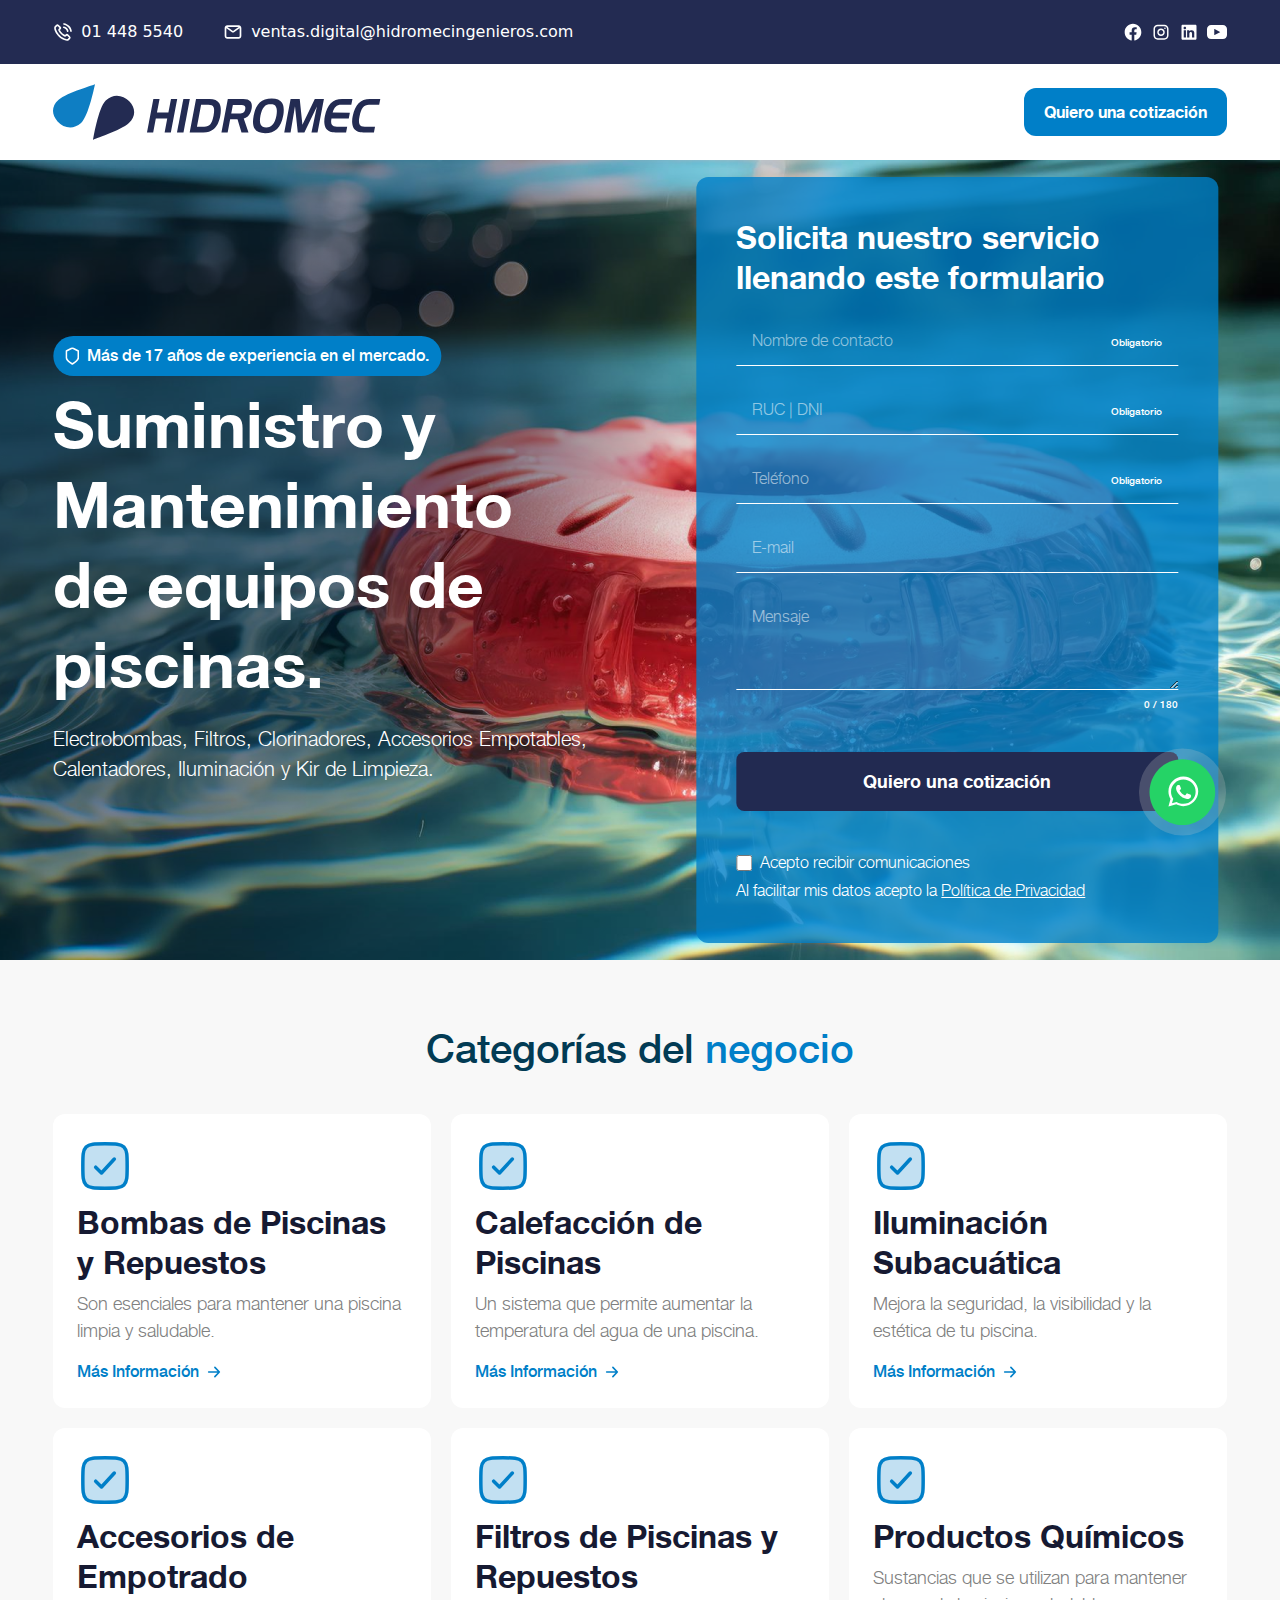
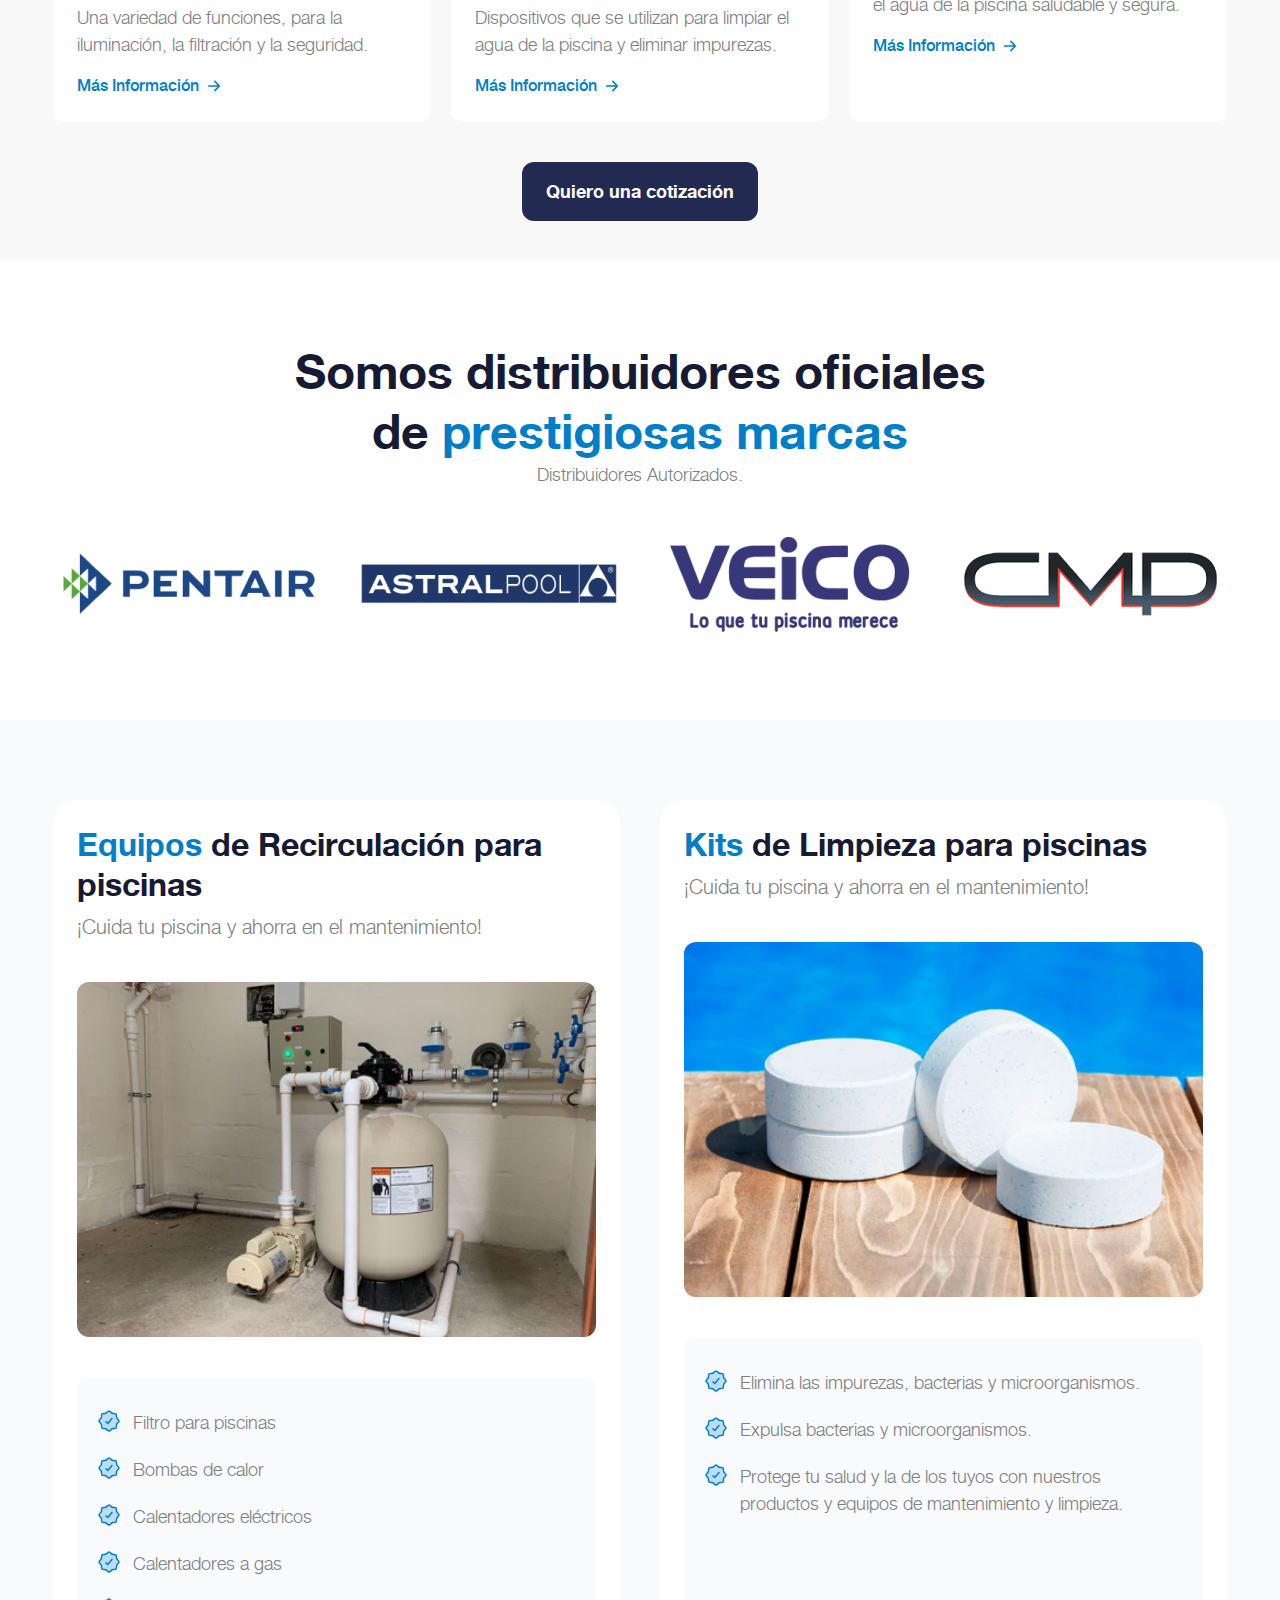
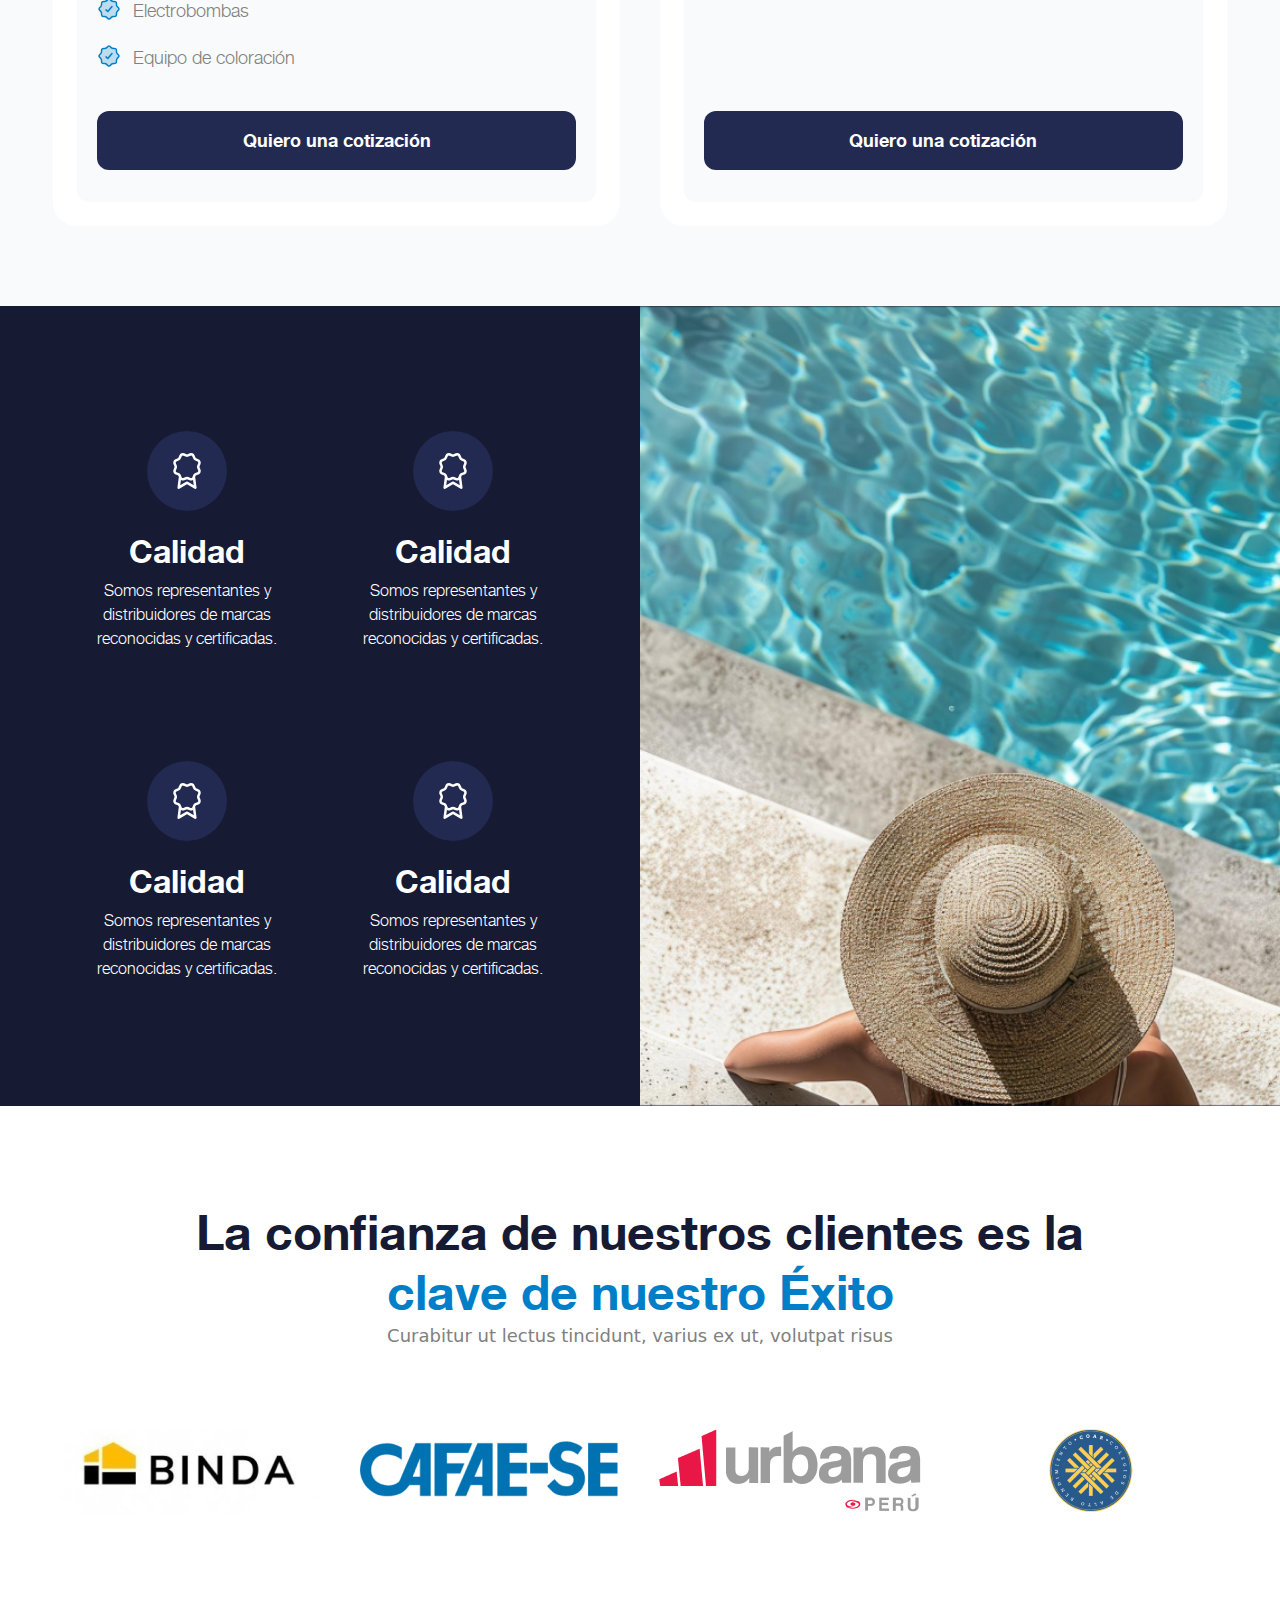
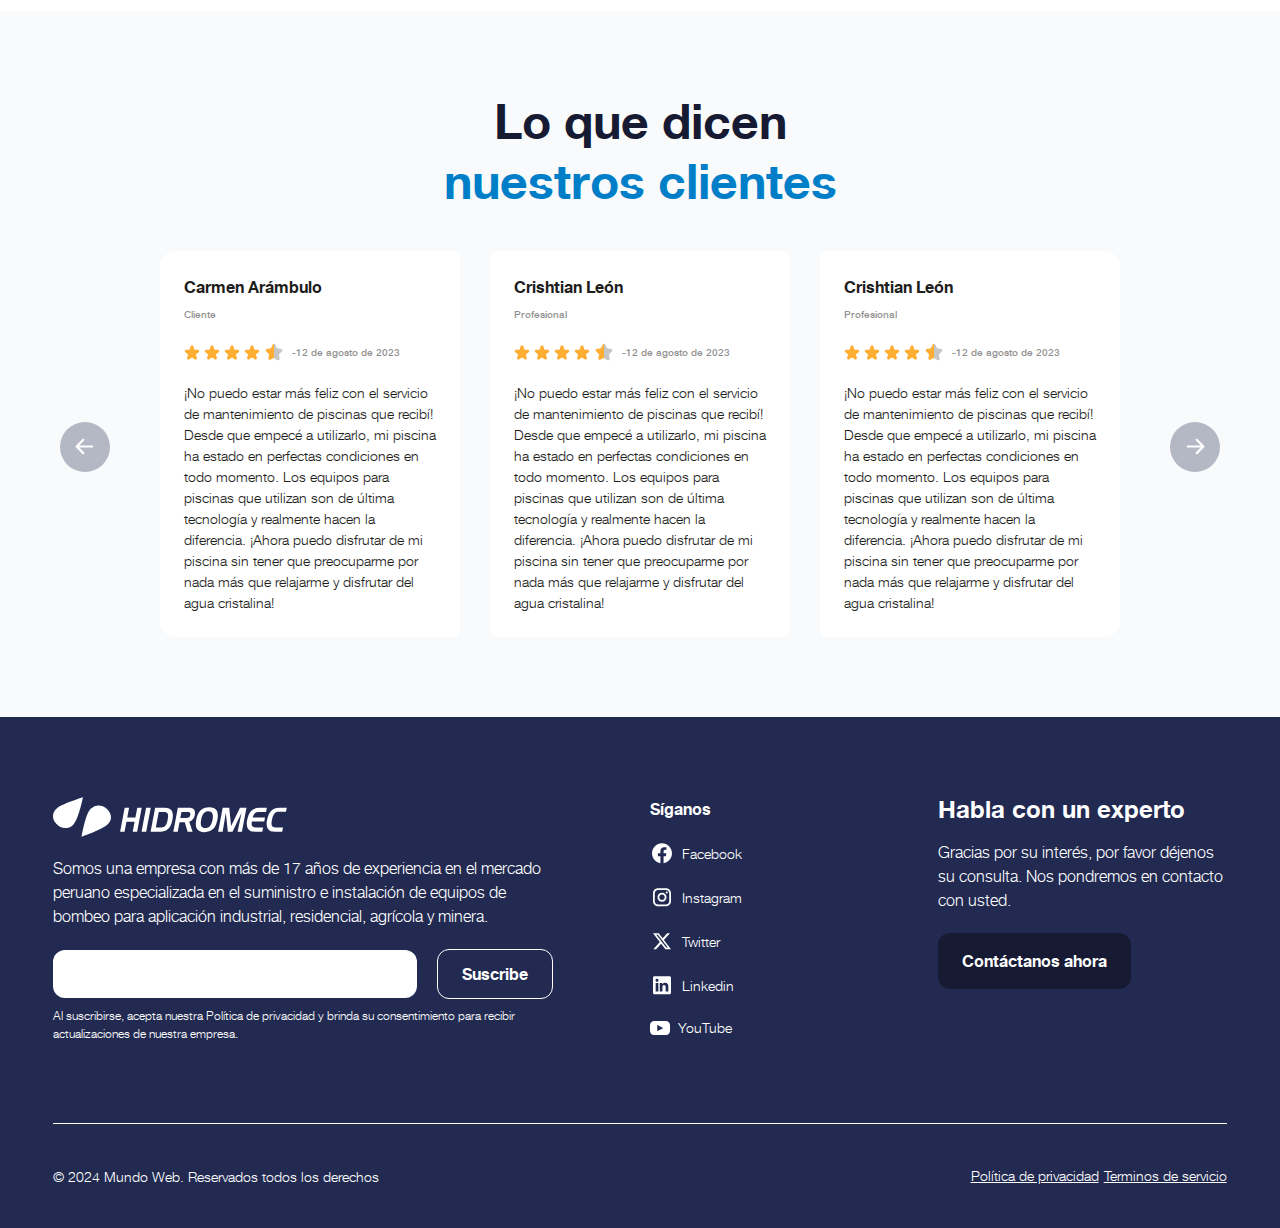
==== commit 4c711fb2: "terminado la maquetacion" ====
--- a/src/index.html
+++ b/src/index.html
@@ -97,7 +97,7 @@
         </div>
       </div>
 
-      <div class="flex justify-end w-11/12 mx-auto z-[200] relative">
+      <div class="flex justify-end w-11/12 mx-auto z-[2000] relative">
         <div class="fixed bottom-6 sm:bottom-[2rem] lg:bottom-[4rem] z-20">
           <a target="_blank" href="#">
             <img
@@ -159,7 +159,7 @@
               <!-- corregir -->
               <div class="flex justify-center items-center">
                 <div
-                  class="bg-[#007FC8] bg-opacity-80 rounded-xl p-10 backdrop-blur-sm"
+                  class="bg-[#007FC8] bg-opacity-80 text-opacity-0 rounded-xl p-10"
                 >
                   <div
                     class="w-full md:max-w-[600px] lg:max-w-[442px] mx-auto flex flex-col gap-5"
@@ -167,7 +167,7 @@
                     <h2
                       class="text-white font-helveticaBold text-text32 leading-tight"
                     >
-                      Solicita nuestro servici llenando este formulario
+                      Solicita nuestro servicio llenando este formulario
                     </h2>
 
                     <form action="" id="formContactos">
--- a/src/css/output.css
+++ b/src/css/output.css
@@ -590,8 +590,28 @@
   z-index: 20;
 }
 
+.z-\[2000\] {
+  z-index: 2000;
+}
+
 .z-\[200\] {
   z-index: 200;
+}
+
+.order-1 {
+  order: 1;
+}
+
+.order-2 {
+  order: 2;
+}
+
+.order-3 {
+  order: 3;
+}
+
+.col-span-1 {
+  grid-column: span 1 / span 1;
 }
 
 .mx-auto {
@@ -635,6 +655,10 @@
   height: 355px;
 }
 
+.h-\[728px\] {
+  height: 728px;
+}
+
 .h-\[800px\] {
   height: 800px;
 }
@@ -655,16 +679,16 @@
   width: 300px;
 }
 
+.w-\[728px\] {
+  width: 728px;
+}
+
 .w-full {
   width: 100%;
 }
 
-.w-10\/12 {
-  width: 83.333333%;
-}
-
-.w-9\/12 {
-  width: 75%;
+.max-w-\[600px\] {
+  max-width: 600px;
 }
 
 .max-w-\[665px\] {
@@ -673,14 +697,6 @@
 
 .max-w-\[700px\] {
   max-width: 700px;
-}
-
-.max-w-\[1000px\] {
-  max-width: 1000px;
-}
-
-.max-w-\[600px\] {
-  max-width: 600px;
 }
 
 .flex-grow {
@@ -709,6 +725,10 @@
   grid-template-columns: repeat(1, minmax(0, 1fr));
 }
 
+.grid-cols-2 {
+  grid-template-columns: repeat(2, minmax(0, 1fr));
+}
+
 .flex-col {
   flex-direction: column;
 }
@@ -822,6 +842,11 @@
   border-color: rgb(255 255 255 / var(--tw-border-opacity));
 }
 
+.\!border-white {
+  --tw-border-opacity: 1 !important;
+  border-color: rgb(255 255 255 / var(--tw-border-opacity)) !important;
+}
+
 .bg-\[\#007FC8\] {
   --tw-bg-opacity: 1;
   background-color: rgb(0 127 200 / var(--tw-bg-opacity));
@@ -970,22 +995,14 @@
   padding-top: 2.5rem;
 }
 
-.pt-\[150px\] {
-  padding-top: 150px;
+.pt-\[305px\] {
+  padding-top: 305px;
 }
 
 .pt-\[350px\] {
   padding-top: 350px;
 }
 
-.pt-\[305\] {
-  padding-top: 305;
-}
-
-.pt-\[305px\] {
-  padding-top: 305px;
-}
-
 .text-center {
   text-align: center;
 }
@@ -1030,12 +1047,20 @@
   font-size: 24px;
 }
 
+.text-text26 {
+  font-size: 26px;
+}
+
 .text-text32 {
   font-size: 32px;
 }
 
 .text-text40 {
   font-size: 40px;
+}
+
+.text-text44 {
+  font-size: 44px;
 }
 
 .text-text48 {
@@ -1097,30 +1122,40 @@
   --tw-text-opacity: 0.5;
 }
 
+.text-opacity-0 {
+  --tw-text-opacity: 0;
+}
+
 .underline {
   text-decoration-line: underline;
 }
 
-.backdrop-blur-lg {
-  --tw-backdrop-blur: blur(16px);
+.backdrop-blur-sm {
+  --tw-backdrop-blur: blur(4px);
   -webkit-backdrop-filter: var(--tw-backdrop-blur) var(--tw-backdrop-brightness) var(--tw-backdrop-contrast) var(--tw-backdrop-grayscale) var(--tw-backdrop-hue-rotate) var(--tw-backdrop-invert) var(--tw-backdrop-opacity) var(--tw-backdrop-saturate) var(--tw-backdrop-sepia);
           backdrop-filter: var(--tw-backdrop-blur) var(--tw-backdrop-brightness) var(--tw-backdrop-contrast) var(--tw-backdrop-grayscale) var(--tw-backdrop-hue-rotate) var(--tw-backdrop-invert) var(--tw-backdrop-opacity) var(--tw-backdrop-saturate) var(--tw-backdrop-sepia);
 }
 
-.backdrop-blur-md {
-  --tw-backdrop-blur: blur(12px);
+.backdrop-blur-\[5px\] {
+  --tw-backdrop-blur: blur(5px);
   -webkit-backdrop-filter: var(--tw-backdrop-blur) var(--tw-backdrop-brightness) var(--tw-backdrop-contrast) var(--tw-backdrop-grayscale) var(--tw-backdrop-hue-rotate) var(--tw-backdrop-invert) var(--tw-backdrop-opacity) var(--tw-backdrop-saturate) var(--tw-backdrop-sepia);
           backdrop-filter: var(--tw-backdrop-blur) var(--tw-backdrop-brightness) var(--tw-backdrop-contrast) var(--tw-backdrop-grayscale) var(--tw-backdrop-hue-rotate) var(--tw-backdrop-invert) var(--tw-backdrop-opacity) var(--tw-backdrop-saturate) var(--tw-backdrop-sepia);
 }
 
-.backdrop-blur-xl {
-  --tw-backdrop-blur: blur(24px);
+.backdrop-blur-\[1px\] {
+  --tw-backdrop-blur: blur(1px);
   -webkit-backdrop-filter: var(--tw-backdrop-blur) var(--tw-backdrop-brightness) var(--tw-backdrop-contrast) var(--tw-backdrop-grayscale) var(--tw-backdrop-hue-rotate) var(--tw-backdrop-invert) var(--tw-backdrop-opacity) var(--tw-backdrop-saturate) var(--tw-backdrop-sepia);
           backdrop-filter: var(--tw-backdrop-blur) var(--tw-backdrop-brightness) var(--tw-backdrop-contrast) var(--tw-backdrop-grayscale) var(--tw-backdrop-hue-rotate) var(--tw-backdrop-invert) var(--tw-backdrop-opacity) var(--tw-backdrop-saturate) var(--tw-backdrop-sepia);
 }
 
-.backdrop-blur-sm {
-  --tw-backdrop-blur: blur(4px);
+.backdrop-blur-\[2px\] {
+  --tw-backdrop-blur: blur(2px);
+  -webkit-backdrop-filter: var(--tw-backdrop-blur) var(--tw-backdrop-brightness) var(--tw-backdrop-contrast) var(--tw-backdrop-grayscale) var(--tw-backdrop-hue-rotate) var(--tw-backdrop-invert) var(--tw-backdrop-opacity) var(--tw-backdrop-saturate) var(--tw-backdrop-sepia);
+          backdrop-filter: var(--tw-backdrop-blur) var(--tw-backdrop-brightness) var(--tw-backdrop-contrast) var(--tw-backdrop-grayscale) var(--tw-backdrop-hue-rotate) var(--tw-backdrop-invert) var(--tw-backdrop-opacity) var(--tw-backdrop-saturate) var(--tw-backdrop-sepia);
+}
+
+.backdrop-blur-\[3px\] {
+  --tw-backdrop-blur: blur(3px);
   -webkit-backdrop-filter: var(--tw-backdrop-blur) var(--tw-backdrop-brightness) var(--tw-backdrop-contrast) var(--tw-backdrop-grayscale) var(--tw-backdrop-hue-rotate) var(--tw-backdrop-invert) var(--tw-backdrop-opacity) var(--tw-backdrop-saturate) var(--tw-backdrop-sepia);
           backdrop-filter: var(--tw-backdrop-blur) var(--tw-backdrop-brightness) var(--tw-backdrop-contrast) var(--tw-backdrop-grayscale) var(--tw-backdrop-hue-rotate) var(--tw-backdrop-invert) var(--tw-backdrop-opacity) var(--tw-backdrop-saturate) var(--tw-backdrop-sepia);
 }
@@ -1216,6 +1251,8 @@
   }
 }
 
+/* modificar el color segun la pagina */
+
 .swiper-pagination-bullet-active {
   --tw-bg-opacity: 1 !important;
   background-color: rgb(34 42 81 / var(--tw-bg-opacity)) !important;
@@ -1303,6 +1340,30 @@
 }
 
 @media (min-width: 768px) {
+  .md\:order-1 {
+    order: 1;
+  }
+
+  .md\:order-2 {
+    order: 2;
+  }
+
+  .md\:order-3 {
+    order: 3;
+  }
+
+  .md\:col-span-1 {
+    grid-column: span 1 / span 1;
+  }
+
+  .md\:row-span-1 {
+    grid-row: span 1 / span 1;
+  }
+
+  .md\:row-span-2 {
+    grid-row: span 2 / span 2;
+  }
+
   .md\:mb-0 {
     margin-bottom: 0px;
   }
@@ -1327,6 +1388,10 @@
     width: 91.666667%;
   }
 
+  .md\:w-9\/12 {
+    width: 75%;
+  }
+
   .md\:w-\[500px\] {
     width: 500px;
   }
@@ -1347,6 +1412,10 @@
     max-width: 1200px;
   }
 
+  .md\:max-w-\[450px\] {
+    max-width: 450px;
+  }
+
   .md\:max-w-\[500px\] {
     max-width: 500px;
   }
@@ -1355,6 +1424,10 @@
     max-width: 600px;
   }
 
+  .md\:max-w-\[768px\] {
+    max-width: 768px;
+  }
+
   .md\:grid-cols-2 {
     grid-template-columns: repeat(2, minmax(0, 1fr));
   }
@@ -1363,6 +1436,10 @@
     flex-direction: row;
   }
 
+  .md\:flex-wrap {
+    flex-wrap: wrap;
+  }
+
   .md\:items-center {
     align-items: center;
   }
@@ -1379,6 +1456,10 @@
     gap: 0px;
   }
 
+  .md\:gap-10 {
+    gap: 2.5rem;
+  }
+
   .md\:gap-24 {
     gap: 6rem;
   }
@@ -1387,12 +1468,16 @@
     gap: 1.25rem;
   }
 
+  .md\:p-8 {
+    padding: 2rem;
+  }
+
   .md\:pt-20 {
     padding-top: 5rem;
   }
 
-  .md\:pt-\[305px\] {
-    padding-top: 305px;
+  .md\:pt-\[450px\] {
+    padding-top: 450px;
   }
 
   .md\:pt-\[495px\] {
@@ -1403,12 +1488,16 @@
     padding-top: 500px;
   }
 
-  .md\:pt-\[450px\] {
-    padding-top: 450px;
-  }
-
   .md\:text-text16 {
     font-size: 16px;
+  }
+
+  .md\:text-text18 {
+    font-size: 18px;
+  }
+
+  .md\:text-text32 {
+    font-size: 32px;
   }
 
   .md\:text-text48 {
@@ -1449,10 +1538,6 @@
     width: 75%;
   }
 
-  .lg\:max-w-\[1400px\] {
-    max-width: 1400px;
-  }
-
   .lg\:max-w-\[442px\] {
     max-width: 442px;
   }
@@ -1461,10 +1546,6 @@
     max-width: 700px;
   }
 
-  .lg\:max-w-\[520px\] {
-    max-width: 520px;
-  }
-
   .lg\:grid-cols-2 {
     grid-template-columns: repeat(2, minmax(0, 1fr));
   }
@@ -1477,12 +1558,25 @@
     grid-template-columns: repeat(4, minmax(0, 1fr));
   }
 
+  .lg\:py-20 {
+    padding-top: 5rem;
+    padding-bottom: 5rem;
+  }
+
+  .lg\:pb-0 {
+    padding-bottom: 0px;
+  }
+
   .lg\:pt-0 {
     padding-top: 0px;
   }
 
   .lg\:pt-16 {
     padding-top: 4rem;
+  }
+
+  .lg\:pt-20 {
+    padding-top: 5rem;
   }
 }
 
@@ -1502,4 +1596,12 @@
   .xl\:hidden {
     display: none;
   }
-}
+
+  .xl\:justify-between {
+    justify-content: space-between;
+  }
+
+  .xl\:gap-10 {
+    gap: 2.5rem;
+  }
+}
